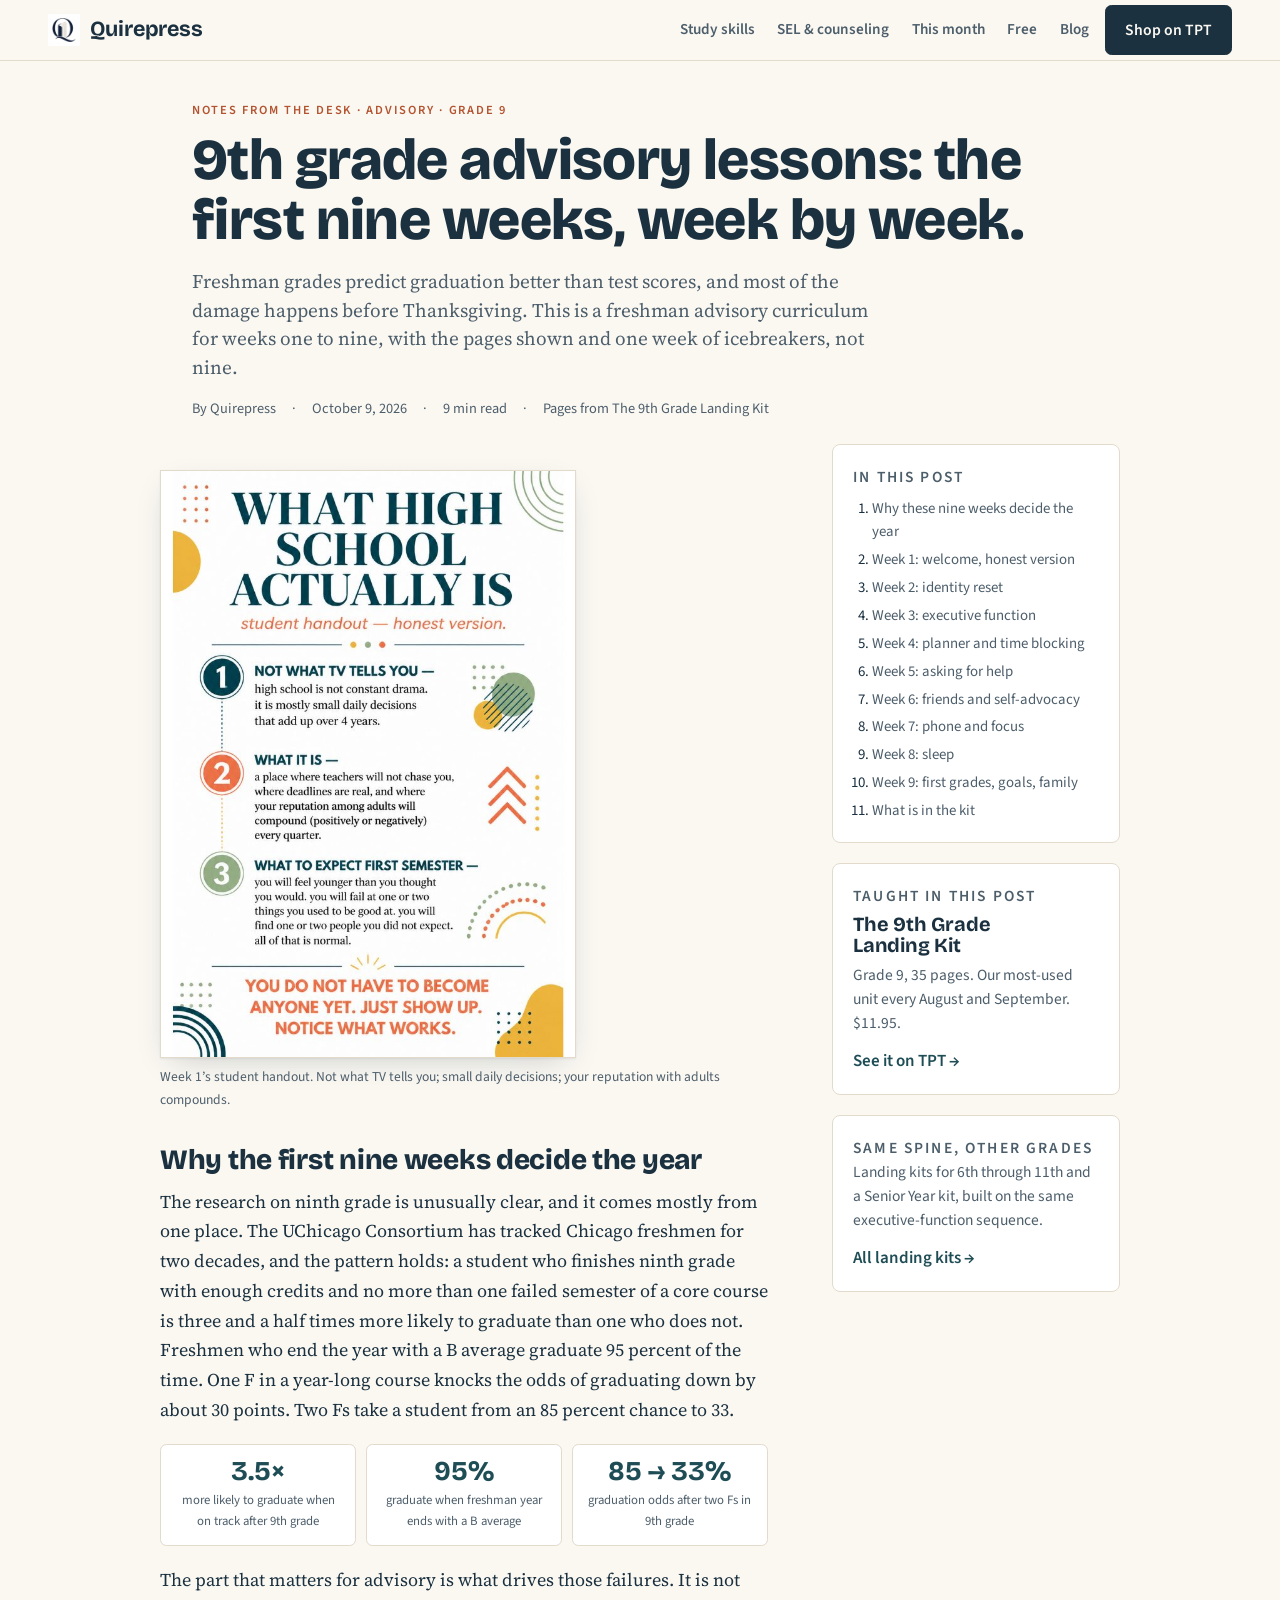
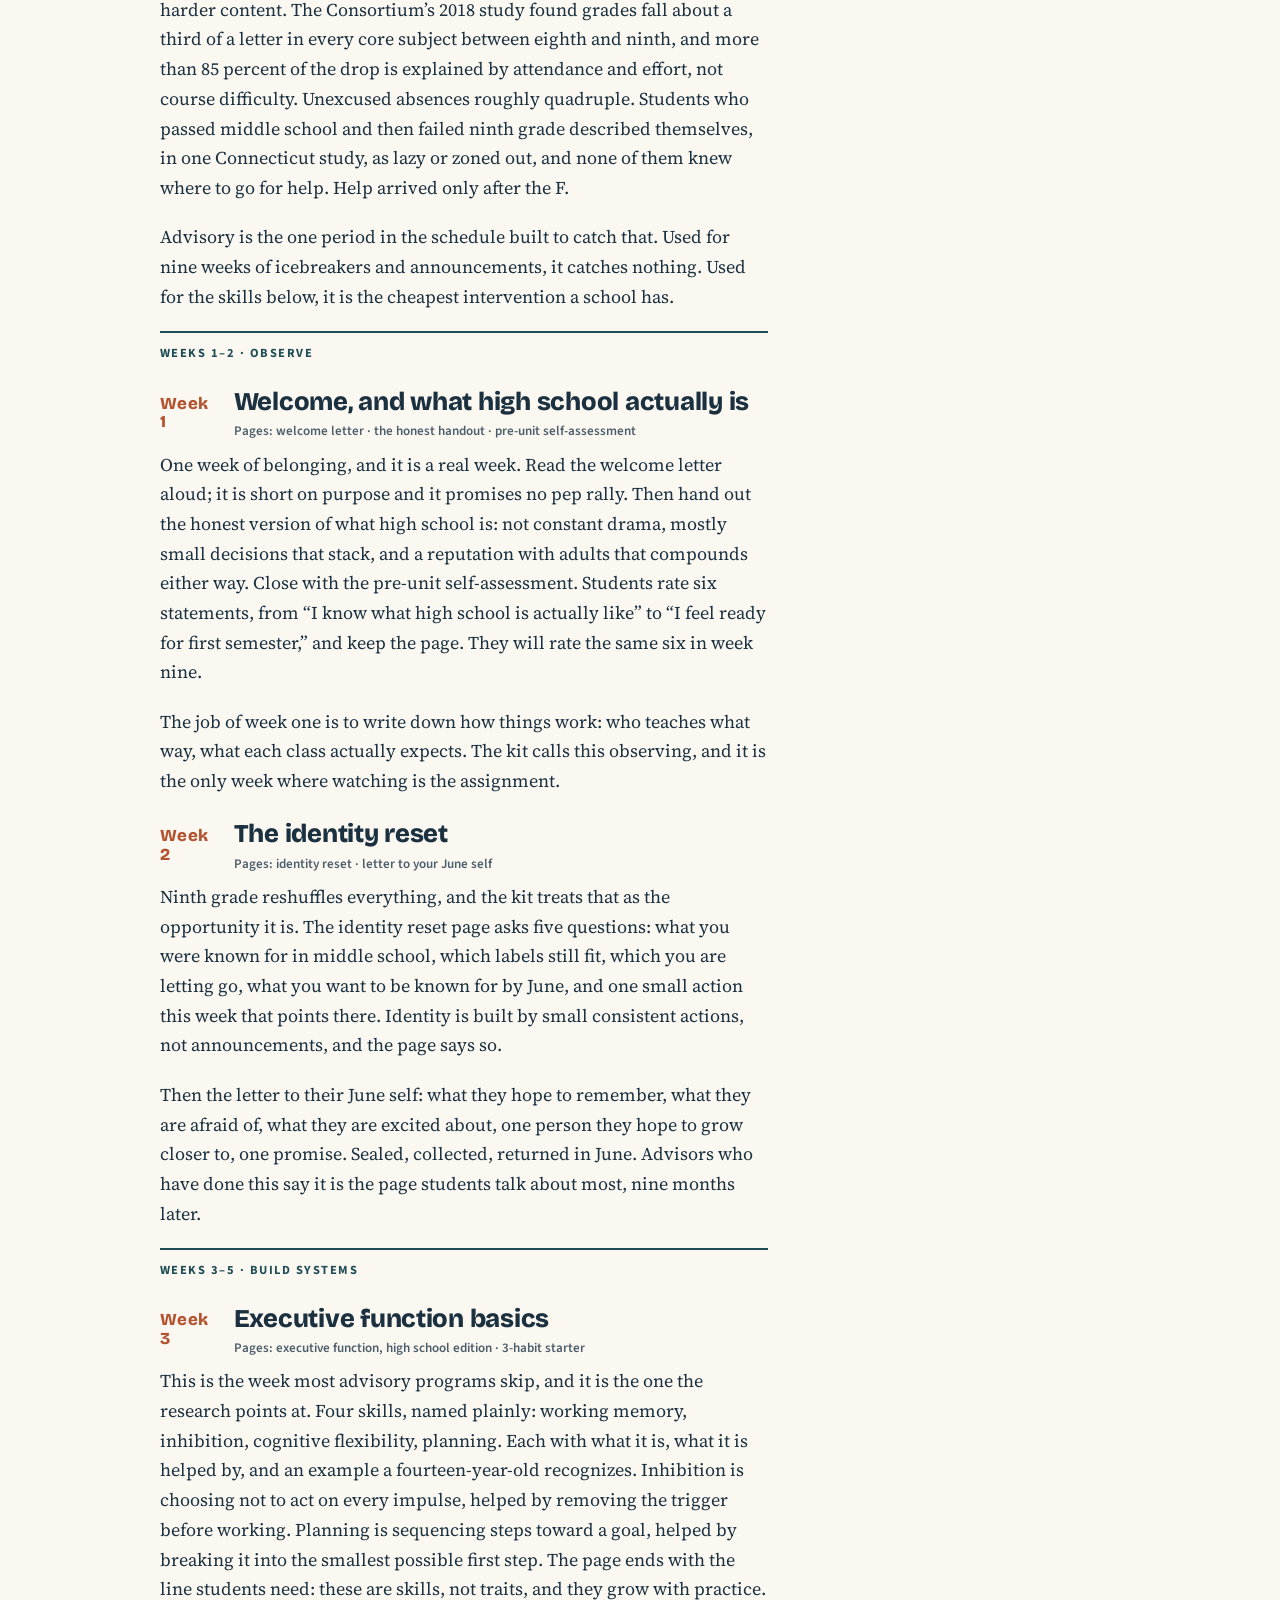
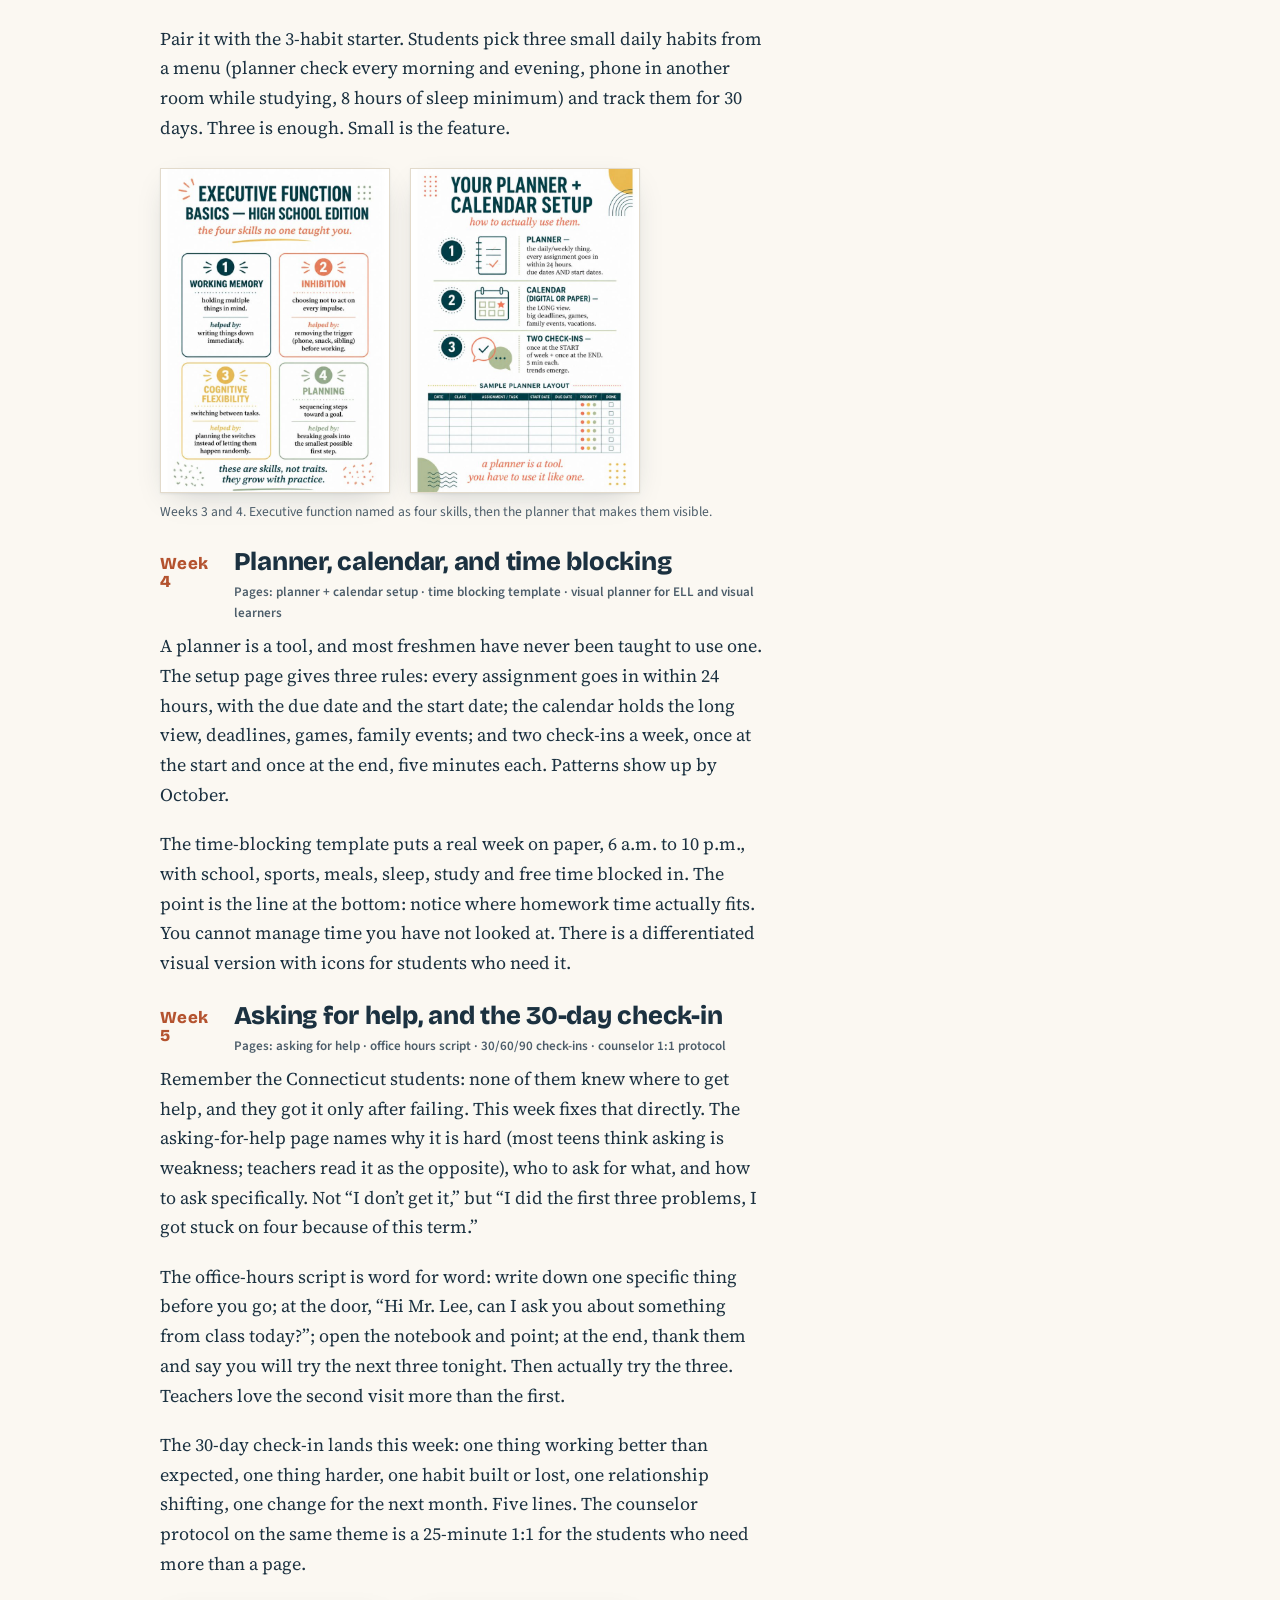
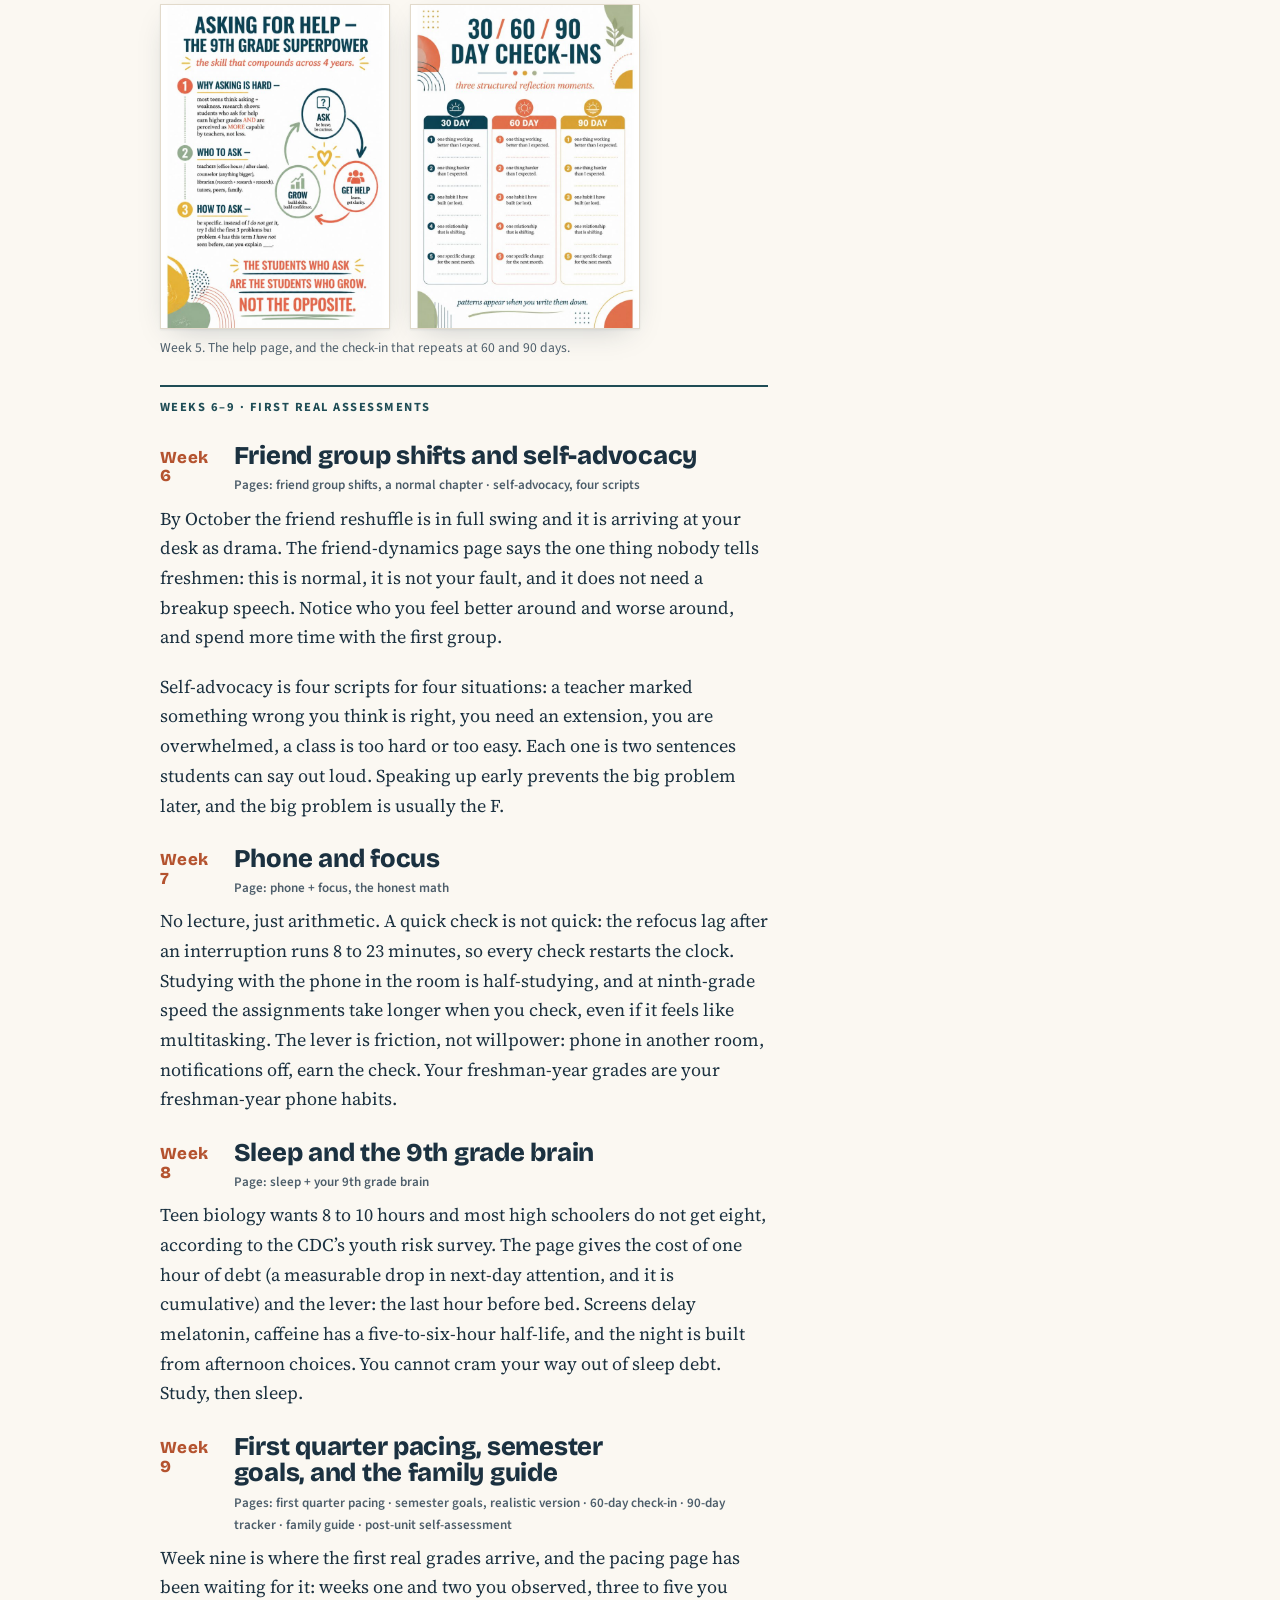
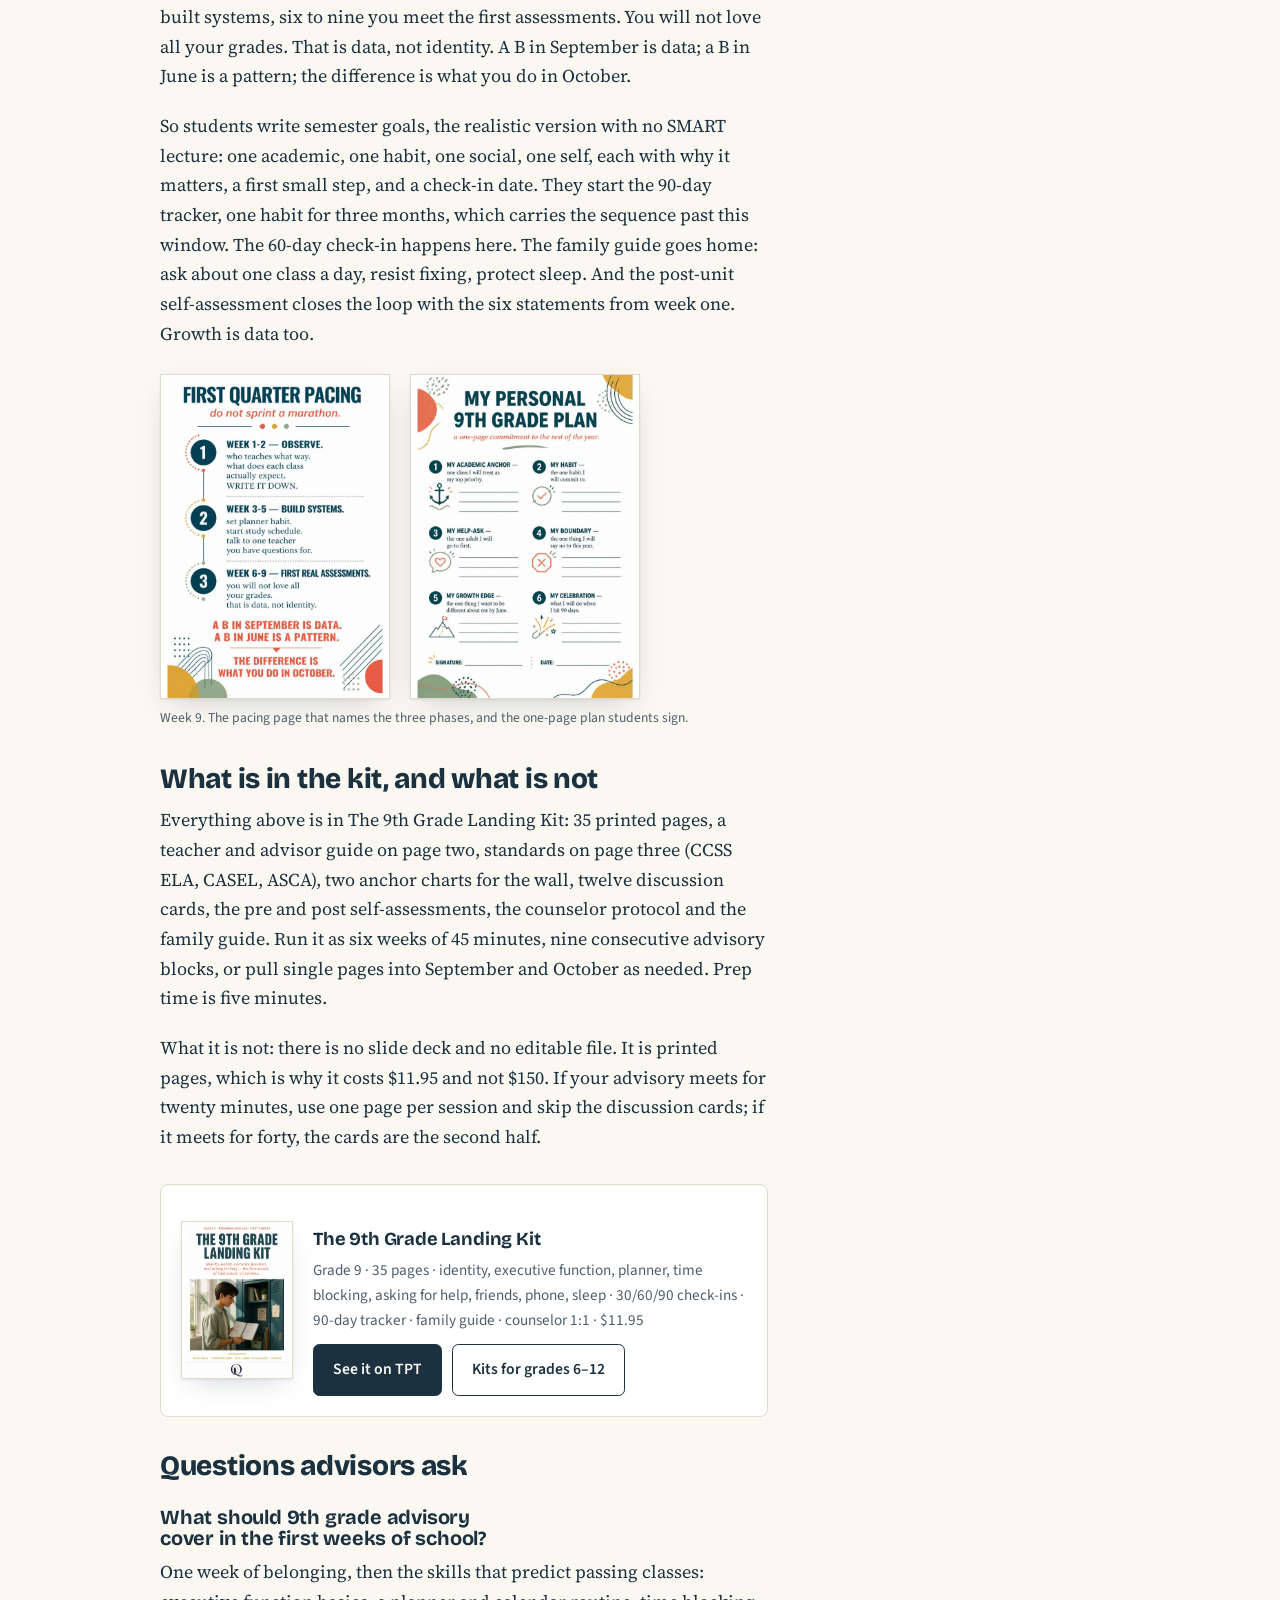
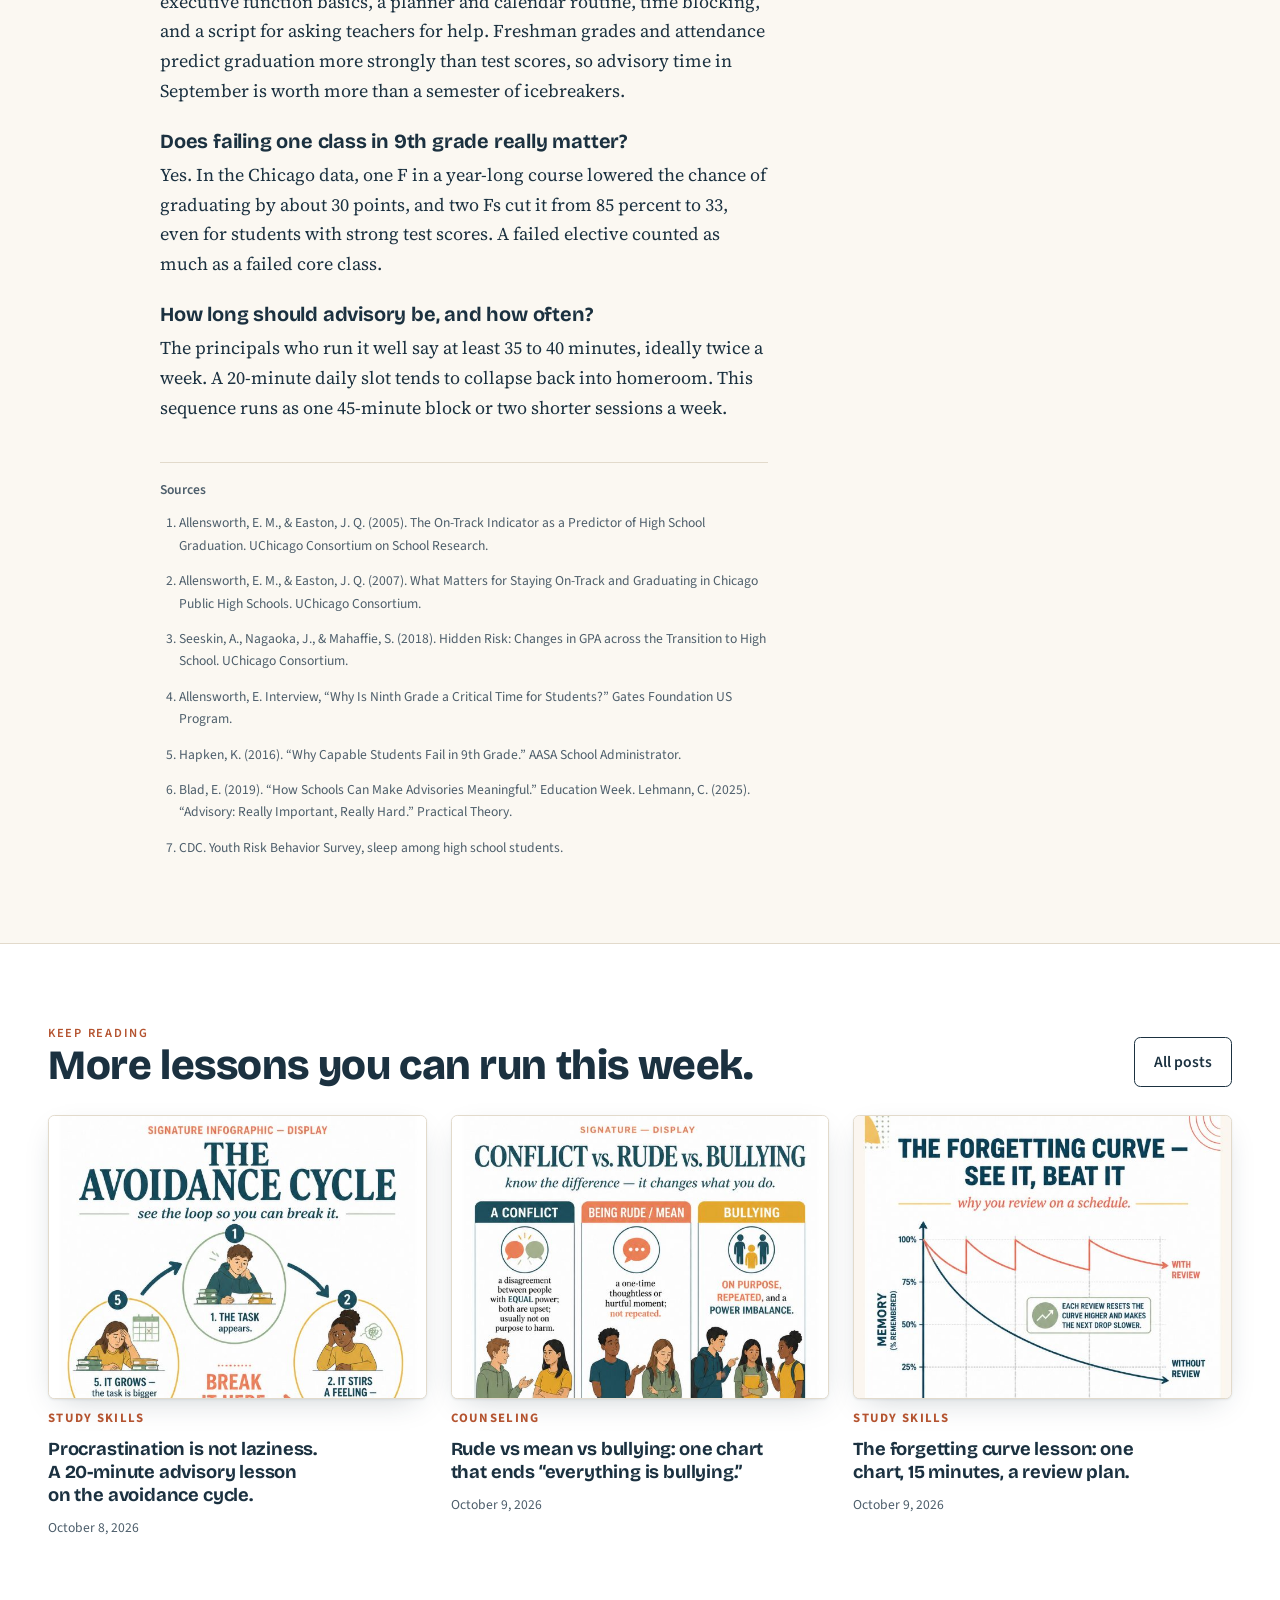
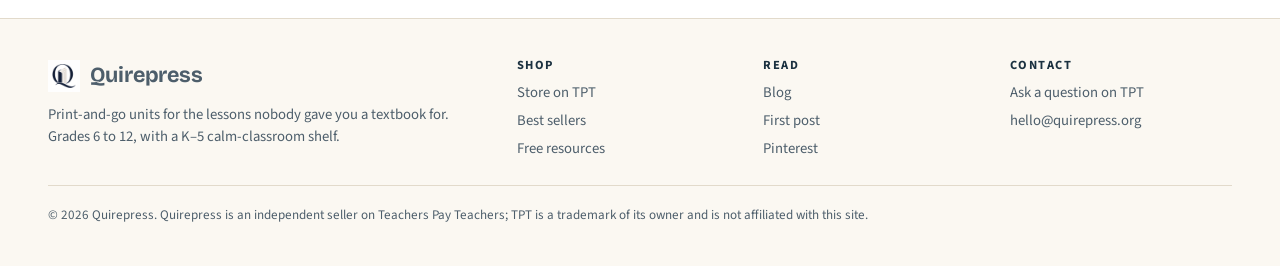
==== 9th-grade-advisory-first-nine-weeks.html @ 80b0ec68 "Three posts: bullying chart lesson, 9th grade advisory weeks 1-9, forgetting curve lesson Co-Authore" ====
<!doctype html>
<html lang="en">
<head>
<meta charset="utf-8">
<meta name="viewport" content="width=device-width,initial-scale=1,viewport-fit=cover">
<title>9th Grade Advisory Lessons: The First Nine Weeks, Week by Week · Quirepress</title>
<meta name="description" content="Week-by-week 9th grade advisory lessons for the first nine weeks: identity, executive function, planners, asking for help, sleep, and 30/60/90 check-ins.">
<link rel="canonical" href="https://quirepress.org/9th-grade-advisory-first-nine-weeks.html">
<meta property="og:title" content="9th Grade Advisory Lessons: The First Nine Weeks, Week by Week">
<meta property="og:description" content="A freshman advisory curriculum for weeks 1 to 9, with the printable pages shown and the research on why these weeks decide the year.">
<meta property="og:image" content="https://quirepress.org/img/ninth-5.jpg">
<meta property="og:type" content="article">
<link rel="icon" href="img/q-mark.png">
<link rel="stylesheet" href="https://fonts.googleapis.com/css2?family=Bricolage+Grotesque:opsz,wght@12..96,500;12..96,700;12..96,800&family=Source+Serif+4:ital,opsz,wght@0,8..60,400;0,8..60,600;1,8..60,400&family=Source+Sans+3:wght@400;600;700&display=swap">
<link rel="stylesheet" href="style.css">
<style>
.article{display:grid;gap:2.5rem}
@media (min-width:64rem){.article{grid-template-columns:minmax(0,38rem) 18rem;gap:4rem;justify-content:center}}
.aside{display:grid;gap:1.25rem;align-content:start}
@media (min-width:64rem){.aside{position:sticky;top:calc(4.5rem + env(safe-area-inset-top,0px))}}
.toc{font-family:var(--sans);font-size:.93rem}
.toc ol{padding-left:1.2rem;margin:.5rem 0 0;display:grid;gap:.3rem}
.toc a{text-decoration:none;color:var(--ink-2)}
.toc a:hover{color:var(--ink)}
.byline{display:flex;flex-wrap:wrap;gap:.4rem 1rem;font-size:.9rem;color:var(--ink-2);margin-top:1rem}
.week{display:grid;grid-template-columns:3.6rem 1fr;gap:1rem;align-items:start;margin:1.6rem 0 .4rem}
.week b{font-family:var(--display);font-weight:800;font-size:1.05rem;line-height:1.1;color:var(--coral-ink);letter-spacing:.02em;padding-top:.35rem}
.week h2{margin:0;font-size:1.6rem}
.week small{display:block;font-family:var(--sans);font-size:.82rem;color:var(--ink-2);margin-top:.35rem;font-weight:600}
.phase{font-family:var(--sans);font-size:.78rem;font-weight:700;letter-spacing:.12em;text-transform:uppercase;color:var(--teal);border-top:2px solid var(--teal);padding-top:.6rem;margin-top:2.6rem}
.credit{font-family:var(--sans);font-size:.85rem;color:var(--ink-2);border-top:1px solid var(--rule);padding-top:1rem;margin-top:2.5rem}
.credit ol{padding-left:1.2rem;margin:.4rem 0 0;display:grid;gap:.3rem}
.stat{font-family:var(--sans);display:grid;grid-template-columns:repeat(3,1fr);gap:.6rem;margin:1.2rem 0}
.stat div{background:var(--card);border:1px solid var(--rule);border-radius:.4rem;padding:.8rem;text-align:center}
.stat b{display:block;font-family:var(--display);font-size:1.7rem;font-variant-numeric:tabular-nums;line-height:1;color:var(--teal)}
.stat span{display:block;font-size:.8rem;color:var(--ink-2);margin-top:.3rem}
@media (max-width:30rem){.stat{grid-template-columns:1fr}}
</style>
<script type="application/ld+json">
{"@context":"https://schema.org","@graph":[
{"@type":"Article","headline":"9th Grade Advisory Lessons: The First Nine Weeks, Week by Week","datePublished":"2026-10-09","dateModified":"2026-10-09","author":{"@type":"Organization","name":"Quirepress","url":"https://quirepress.org/"},"publisher":{"@type":"Organization","name":"Quirepress","url":"https://quirepress.org/"},"image":"https://quirepress.org/img/ninth-5.jpg","mainEntityOfPage":"https://quirepress.org/9th-grade-advisory-first-nine-weeks.html","description":"Week-by-week 9th grade advisory lessons for the first nine weeks: identity, executive function, planners, asking for help, sleep, and 30/60/90 check-ins."},
{"@type":"FAQPage","mainEntity":[
{"@type":"Question","name":"What should 9th grade advisory cover in the first weeks of school?","acceptedAnswer":{"@type":"Answer","text":"One week of belonging, then the skills that predict passing classes: executive function basics, a planner and calendar routine, time blocking, and a script for asking teachers for help. Freshman grades and attendance predict graduation more strongly than test scores, so advisory time in September is worth more than a semester of icebreakers."}},
{"@type":"Question","name":"Does failing one class in 9th grade really matter?","acceptedAnswer":{"@type":"Answer","text":"Yes. In Chicago data, one F in a year-long 9th grade course lowered the chance of graduating by about 30 percentage points, and two Fs cut it from 85 percent to 33 percent, even for students with strong test scores. A failed non-core class counted as much as a core one."}},
{"@type":"Question","name":"How long should advisory be for freshmen, and how often?","acceptedAnswer":{"@type":"Answer","text":"Practitioners who run it well recommend at least 35 to 40 minutes, ideally twice a week; a 20-minute daily slot tends to collapse into homeroom. The lessons in this sequence run as one 45-minute block or two shorter sessions per week."}}]}]}
</script>
</head>
<body>
<header class="nav">
  <div class="wrap">
    <a class="brand" href="index.html"><img src="img/q-mark.png" alt="">Quirepress</a>
    <nav class="nav-links" aria-label="Main">
      <a href="index.html#study">Study skills</a>
      <a href="index.html#sel">SEL &amp; counseling</a>
      <a href="index.html#season">This month</a>
      <a href="index.html#free">Free</a>
      <a href="blog.html">Blog</a>
    </nav>
    <a class="btn" href="https://www.teacherspayteachers.com/store/quirepress">Shop on TPT</a>
  </div>
</header>

<main>
<section class="section" style="padding-top:2.5rem;padding-bottom:1.5rem">
  <div class="wrap" style="max-width:60rem">
    <p class="eyebrow"><a href="blog.html" style="text-decoration:none">Notes from the desk</a> · Advisory · Grade 9</p>
    <h1 style="margin-top:.6rem;font-size:clamp(2rem,4.8vw,3.6rem)">9th grade advisory lessons: the first nine weeks, week by week.</h1>
    <p class="lede" style="margin-top:1rem;max-width:44rem">Freshman grades predict graduation better than test scores, and most of the damage happens before Thanksgiving. This is a freshman advisory curriculum for weeks one to nine, with the pages shown and one week of icebreakers, not nine.</p>
    <p class="byline"><span>By Quirepress</span><span>·</span><time datetime="2026-10-09">October 9, 2026</time><span>·</span><span>9 min read</span><span>·</span><span>Pages from The 9th Grade Landing Kit</span></p>
  </div>
</section>

<section class="section" style="padding-top:0">
  <div class="wrap article">
    <article class="prose">
      <figure>
        <div class="page" style="max-width:26rem"><img src="img/ninth-5.jpg" alt="9th grade advisory lesson handout: What high school actually is, the honest version, with three numbered points for students"></div>
        <figcaption>Week 1’s student handout. Not what TV tells you; small daily decisions; your reputation with adults compounds.</figcaption>
      </figure>

      <h2 id="why">Why the first nine weeks decide the year</h2>
      <p>The research on ninth grade is unusually clear, and it comes mostly from one place. The UChicago Consortium has tracked Chicago freshmen for two decades, and the pattern holds: a student who finishes ninth grade with enough credits and no more than one failed semester of a core course is three and a half times more likely to graduate than one who does not. Freshmen who end the year with a B average graduate 95 percent of the time. One F in a year-long course knocks the odds of graduating down by about 30 points. Two Fs take a student from an 85 percent chance to 33.</p>
      <div class="stat">
        <div><b>3.5×</b><span>more likely to graduate when on track after 9th grade</span></div>
        <div><b>95%</b><span>graduate when freshman year ends with a B average</span></div>
        <div><b>85 → 33%</b><span>graduation odds after two Fs in 9th grade</span></div>
      </div>
      <p>The part that matters for advisory is what drives those failures. It is not harder content. The Consortium’s 2018 study found grades fall about a third of a letter in every core subject between eighth and ninth, and more than 85 percent of the drop is explained by attendance and effort, not course difficulty. Unexcused absences roughly quadruple. Students who passed middle school and then failed ninth grade described themselves, in one Connecticut study, as lazy or zoned out, and none of them knew where to go for help. Help arrived only after the F.</p>
      <p>Advisory is the one period in the schedule built to catch that. Used for nine weeks of icebreakers and announcements, it catches nothing. Used for the skills below, it is the cheapest intervention a school has.</p>

      <p class="phase">Weeks 1–2 · Observe</p>
      <div class="week"><b>Week 1</b><div><h2 id="w1">Welcome, and what high school actually is</h2><small>Pages: welcome letter · the honest handout · pre-unit self-assessment</small></div></div>
      <p>One week of belonging, and it is a real week. Read the welcome letter aloud; it is short on purpose and it promises no pep rally. Then hand out the honest version of what high school is: not constant drama, mostly small decisions that stack, and a reputation with adults that compounds either way. Close with the pre-unit self-assessment. Students rate six statements, from “I know what high school is actually like” to “I feel ready for first semester,” and keep the page. They will rate the same six in week nine.</p>
      <p>The job of week one is to write down how things work: who teaches what way, what each class actually expects. The kit calls this observing, and it is the only week where watching is the assignment.</p>

      <div class="week"><b>Week 2</b><div><h2 id="w2">The identity reset</h2><small>Pages: identity reset · letter to your June self</small></div></div>
      <p>Ninth grade reshuffles everything, and the kit treats that as the opportunity it is. The identity reset page asks five questions: what you were known for in middle school, which labels still fit, which you are letting go, what you want to be known for by June, and one small action this week that points there. Identity is built by small consistent actions, not announcements, and the page says so.</p>
      <p>Then the letter to their June self: what they hope to remember, what they are afraid of, what they are excited about, one person they hope to grow closer to, one promise. Sealed, collected, returned in June. Advisors who have done this say it is the page students talk about most, nine months later.</p>

      <p class="phase">Weeks 3–5 · Build systems</p>
      <div class="week"><b>Week 3</b><div><h2 id="w3">Executive function basics</h2><small>Pages: executive function, high school edition · 3-habit starter</small></div></div>
      <p>This is the week most advisory programs skip, and it is the one the research points at. Four skills, named plainly: working memory, inhibition, cognitive flexibility, planning. Each with what it is, what it is helped by, and an example a fourteen-year-old recognizes. Inhibition is choosing not to act on every impulse, helped by removing the trigger before working. Planning is sequencing steps toward a goal, helped by breaking it into the smallest possible first step. The page ends with the line students need: these are skills, not traits, and they grow with practice.</p>
      <p>Pair it with the 3-habit starter. Students pick three small daily habits from a menu (planner check every morning and evening, phone in another room while studying, 8 hours of sleep minimum) and track them for 30 days. Three is enough. Small is the feature.</p>
      <figure>
        <div class="gallery" style="grid-template-columns:repeat(2,1fr);max-width:30rem">
          <div class="page"><img src="img/ninth-7.jpg" alt="Executive function basics for high school: working memory, inhibition, cognitive flexibility, planning"></div>
          <div class="page"><img src="img/ninth-8.jpg" alt="Planner and calendar setup page with a sample planner layout"></div>
        </div>
        <figcaption>Weeks 3 and 4. Executive function named as four skills, then the planner that makes them visible.</figcaption>
      </figure>

      <div class="week"><b>Week 4</b><div><h2 id="w4">Planner, calendar, and time blocking</h2><small>Pages: planner + calendar setup · time blocking template · visual planner for ELL and visual learners</small></div></div>
      <p>A planner is a tool, and most freshmen have never been taught to use one. The setup page gives three rules: every assignment goes in within 24 hours, with the due date and the start date; the calendar holds the long view, deadlines, games, family events; and two check-ins a week, once at the start and once at the end, five minutes each. Patterns show up by October.</p>
      <p>The time-blocking template puts a real week on paper, 6 a.m. to 10 p.m., with school, sports, meals, sleep, study and free time blocked in. The point is the line at the bottom: notice where homework time actually fits. You cannot manage time you have not looked at. There is a differentiated visual version with icons for students who need it.</p>

      <div class="week"><b>Week 5</b><div><h2 id="w5">Asking for help, and the 30-day check-in</h2><small>Pages: asking for help · office hours script · 30/60/90 check-ins · counselor 1:1 protocol</small></div></div>
      <p>Remember the Connecticut students: none of them knew where to get help, and they got it only after failing. This week fixes that directly. The asking-for-help page names why it is hard (most teens think asking is weakness; teachers read it as the opposite), who to ask for what, and how to ask specifically. Not “I don’t get it,” but “I did the first three problems, I got stuck on four because of this term.”</p>
      <p>The office-hours script is word for word: write down one specific thing before you go; at the door, “Hi Mr. Lee, can I ask you about something from class today?”; open the notebook and point; at the end, thank them and say you will try the next three tonight. Then actually try the three. Teachers love the second visit more than the first.</p>
      <p>The 30-day check-in lands this week: one thing working better than expected, one thing harder, one habit built or lost, one relationship shifting, one change for the next month. Five lines. The counselor protocol on the same theme is a 25-minute 1:1 for the students who need more than a page.</p>
      <figure>
        <div class="gallery" style="grid-template-columns:repeat(2,1fr);max-width:30rem">
          <div class="page"><img src="img/ninth-10.jpg" alt="Asking for help, the 9th grade superpower: why asking is hard, who to ask, how to ask"></div>
          <div class="page"><img src="img/ninth-19.jpg" alt="30, 60 and 90 day check-in page with five reflection prompts per column"></div>
        </div>
        <figcaption>Week 5. The help page, and the check-in that repeats at 60 and 90 days.</figcaption>
      </figure>

      <p class="phase">Weeks 6–9 · First real assessments</p>
      <div class="week"><b>Week 6</b><div><h2 id="w6">Friend group shifts and self-advocacy</h2><small>Pages: friend group shifts, a normal chapter · self-advocacy, four scripts</small></div></div>
      <p>By October the friend reshuffle is in full swing and it is arriving at your desk as drama. The friend-dynamics page says the one thing nobody tells freshmen: this is normal, it is not your fault, and it does not need a breakup speech. Notice who you feel better around and worse around, and spend more time with the first group.</p>
      <p>Self-advocacy is four scripts for four situations: a teacher marked something wrong you think is right, you need an extension, you are overwhelmed, a class is too hard or too easy. Each one is two sentences students can say out loud. Speaking up early prevents the big problem later, and the big problem is usually the F.</p>

      <div class="week"><b>Week 7</b><div><h2 id="w7">Phone and focus</h2><small>Page: phone + focus, the honest math</small></div></div>
      <p>No lecture, just arithmetic. A quick check is not quick: the refocus lag after an interruption runs 8 to 23 minutes, so every check restarts the clock. Studying with the phone in the room is half-studying, and at ninth-grade speed the assignments take longer when you check, even if it feels like multitasking. The lever is friction, not willpower: phone in another room, notifications off, earn the check. Your freshman-year grades are your freshman-year phone habits.</p>

      <div class="week"><b>Week 8</b><div><h2 id="w8">Sleep and the 9th grade brain</h2><small>Page: sleep + your 9th grade brain</small></div></div>
      <p>Teen biology wants 8 to 10 hours and most high schoolers do not get eight, according to the CDC’s youth risk survey. The page gives the cost of one hour of debt (a measurable drop in next-day attention, and it is cumulative) and the lever: the last hour before bed. Screens delay melatonin, caffeine has a five-to-six-hour half-life, and the night is built from afternoon choices. You cannot cram your way out of sleep debt. Study, then sleep.</p>

      <div class="week"><b>Week 9</b><div><h2 id="w9">First quarter pacing, semester goals, and the family guide</h2><small>Pages: first quarter pacing · semester goals, realistic version · 60-day check-in · 90-day tracker · family guide · post-unit self-assessment</small></div></div>
      <p>Week nine is where the first real grades arrive, and the pacing page has been waiting for it: weeks one and two you observed, three to five you built systems, six to nine you meet the first assessments. You will not love all your grades. That is data, not identity. A B in September is data; a B in June is a pattern; the difference is what you do in October.</p>
      <p>So students write semester goals, the realistic version with no SMART lecture: one academic, one habit, one social, one self, each with why it matters, a first small step, and a check-in date. They start the 90-day tracker, one habit for three months, which carries the sequence past this window. The 60-day check-in happens here. The family guide goes home: ask about one class a day, resist fixing, protect sleep. And the post-unit self-assessment closes the loop with the six statements from week one. Growth is data too.</p>
      <figure>
        <div class="gallery" style="grid-template-columns:repeat(2,1fr);max-width:30rem">
          <div class="page"><img src="img/ninth-14.jpg" alt="First quarter pacing: weeks 1 to 2 observe, weeks 3 to 5 build systems, weeks 6 to 9 first real assessments"></div>
          <div class="page"><img src="img/ninth-28.jpg" alt="My personal 9th grade plan: a one-page commitment with six prompts and a signature line"></div>
        </div>
        <figcaption>Week 9. The pacing page that names the three phases, and the one-page plan students sign.</figcaption>
      </figure>

      <h2 id="kit">What is in the kit, and what is not</h2>
      <p>Everything above is in The 9th Grade Landing Kit: 35 printed pages, a teacher and advisor guide on page two, standards on page three (CCSS ELA, CASEL, ASCA), two anchor charts for the wall, twelve discussion cards, the pre and post self-assessments, the counselor protocol and the family guide. Run it as six weeks of 45 minutes, nine consecutive advisory blocks, or pull single pages into September and October as needed. Prep time is five minutes.</p>
      <p>What it is not: there is no slide deck and no editable file. It is printed pages, which is why it costs $11.95 and not $150. If your advisory meets for twenty minutes, use one page per session and skip the discussion cards; if it meets for forty, the cards are the second half.</p>

      <div class="product-inline">
        <div class="page"><img src="img/ninth-1.jpg" alt="Cover: The 9th Grade Landing Kit, freshman seminar, first 9 weeks"></div>
        <div>
          <h3>The 9th Grade Landing Kit</h3>
          <p>Grade 9 · 35 pages · identity, executive function, planner, time blocking, asking for help, friends, phone, sleep · 30/60/90 check-ins · 90-day tracker · family guide · counselor 1:1 · $11.95</p>
          <div style="display:flex;flex-wrap:wrap;gap:.6rem"><a class="btn" href="https://www.teacherspayteachers.com/Product/9th-Grade-Landing-Kit-Freshman-Seminar-Identity-Habits-EF-First-9-Weeks-16453225">See it on TPT</a><a class="btn btn-ghost" href="https://www.teacherspayteachers.com/store/quirepress/category-back-to-school-amp-landing-kits-1635821">Kits for grades 6–12</a></div>
        </div>
      </div>

      <h2 id="faq">Questions advisors ask</h2>
      <h3>What should 9th grade advisory cover in the first weeks of school?</h3>
      <p>One week of belonging, then the skills that predict passing classes: executive function basics, a planner and calendar routine, time blocking, and a script for asking teachers for help. Freshman grades and attendance predict graduation more strongly than test scores, so advisory time in September is worth more than a semester of icebreakers.</p>
      <h3>Does failing one class in 9th grade really matter?</h3>
      <p>Yes. In the Chicago data, one F in a year-long course lowered the chance of graduating by about 30 points, and two Fs cut it from 85 percent to 33, even for students with strong test scores. A failed elective counted as much as a failed core class.</p>
      <h3>How long should advisory be, and how often?</h3>
      <p>The principals who run it well say at least 35 to 40 minutes, ideally twice a week. A 20-minute daily slot tends to collapse back into homeroom. This sequence runs as one 45-minute block or two shorter sessions a week.</p>

      <div class="credit">
        <strong>Sources</strong>
        <ol>
          <li>Allensworth, E. M., &amp; Easton, J. Q. (2005). The On-Track Indicator as a Predictor of High School Graduation. UChicago Consortium on School Research.</li>
          <li>Allensworth, E. M., &amp; Easton, J. Q. (2007). What Matters for Staying On-Track and Graduating in Chicago Public High Schools. UChicago Consortium.</li>
          <li>Seeskin, A., Nagaoka, J., &amp; Mahaffie, S. (2018). Hidden Risk: Changes in GPA across the Transition to High School. UChicago Consortium.</li>
          <li>Allensworth, E. Interview, “Why Is Ninth Grade a Critical Time for Students?” Gates Foundation US Program.</li>
          <li>Hapken, K. (2016). “Why Capable Students Fail in 9th Grade.” AASA School Administrator.</li>
          <li>Blad, E. (2019). “How Schools Can Make Advisories Meaningful.” Education Week. Lehmann, C. (2025). “Advisory: Really Important, Really Hard.” Practical Theory.</li>
          <li>CDC. Youth Risk Behavior Survey, sleep among high school students.</li>
        </ol>
      </div>
    </article>

    <aside class="aside">
      <div class="toc card">
        <p class="eyebrow">In this post</p>
        <ol>
          <li><a href="#why">Why these nine weeks decide the year</a></li>
          <li><a href="#w1">Week 1: welcome, honest version</a></li>
          <li><a href="#w2">Week 2: identity reset</a></li>
          <li><a href="#w3">Week 3: executive function</a></li>
          <li><a href="#w4">Week 4: planner and time blocking</a></li>
          <li><a href="#w5">Week 5: asking for help</a></li>
          <li><a href="#w6">Week 6: friends and self-advocacy</a></li>
          <li><a href="#w7">Week 7: phone and focus</a></li>
          <li><a href="#w8">Week 8: sleep</a></li>
          <li><a href="#w9">Week 9: first grades, goals, family</a></li>
          <li><a href="#kit">What is in the kit</a></li>
        </ol>
      </div>
      <div class="card">
        <p class="eyebrow">Taught in this post</p>
        <h3 style="margin-top:.4rem">The 9th Grade Landing Kit</h3>
        <p>Grade 9, 35 pages. Our most-used unit every August and September. $11.95.</p>
        <a class="more" href="https://www.teacherspayteachers.com/Product/9th-Grade-Landing-Kit-Freshman-Seminar-Identity-Habits-EF-First-9-Weeks-16453225">See it on TPT →</a>
      </div>
      <div class="card">
        <p class="eyebrow">Same spine, other grades</p>
        <p>Landing kits for 6th through 11th and a Senior Year kit, built on the same executive-function sequence.</p>
        <a class="more" href="https://www.teacherspayteachers.com/store/quirepress/category-back-to-school-amp-landing-kits-1635821">All landing kits →</a>
      </div>
    </aside>
  </div>
</section>

<section class="section" style="background:var(--card);border-top:1px solid var(--rule)">
  <div class="wrap">
    <div class="section-head"><div><p class="eyebrow">Keep reading</p><h2>More lessons you can run this week.</h2></div><a class="btn btn-ghost" href="blog.html">All posts</a></div>
    <div class="posts">
      <a class="post" href="post.html"><div class="thumb"><img src="img/avoid-6.jpg" alt="The avoidance cycle infographic"></div><span class="kicker">Study skills</span><h3>Procrastination is not laziness. A 20-minute advisory lesson on the avoidance cycle.</h3><time datetime="2026-10-08">October 8, 2026</time></a>
      <a class="post" href="rude-vs-mean-vs-bullying-chart-lesson.html"><div class="thumb"><img src="img/bully-7.jpg" alt="Conflict versus rude versus bullying chart"></div><span class="kicker">Counseling</span><h3>Rude vs mean vs bullying: one chart that ends “everything is bullying.”</h3><time datetime="2026-10-09">October 9, 2026</time></a>
      <a class="post" href="forgetting-curve-lesson-spaced-review.html"><div class="thumb"><img src="img/study-5.jpg" alt="The forgetting curve"></div><span class="kicker">Study skills</span><h3>The forgetting curve lesson: one chart, 15 minutes, a review plan.</h3><time datetime="2026-10-09">October 9, 2026</time></a>
    </div>
  </div>
</section>
</main>

<footer>
  <div class="wrap">
    <div>
      <a class="brand" href="index.html"><img src="img/q-mark.png" alt="">Quirepress</a>
      <p style="margin-top:.7rem;max-width:30rem">Print-and-go units for the lessons nobody gave you a textbook for. Grades 6 to 12, with a K–5 calm-classroom shelf.</p>
    </div>
    <div><h4>Shop</h4><ul><li><a href="https://www.teacherspayteachers.com/store/quirepress">Store on TPT</a></li><li><a href="index.html#study">Best sellers</a></li><li><a href="index.html#free">Free resources</a></li></ul></div>
    <div><h4>Read</h4><ul><li><a href="blog.html">Blog</a></li><li><a href="post.html">First post</a></li><li><a href="https://www.pinterest.com/quirepress/">Pinterest</a></li></ul></div>
    <div><h4>Contact</h4><ul><li><a href="https://www.teacherspayteachers.com/store/quirepress">Ask a question on TPT</a></li><li><span>hello@quirepress.org</span></li></ul></div>
    <p class="legal">© 2026 Quirepress. Quirepress is an independent seller on Teachers Pay Teachers; TPT is a trademark of its owner and is not affiliated with this site.</p>
  </div>
</footer>
</body>
</html>
---- style.css ----
/* Layout: a teacher's desk. Real pages do the selling; prose stays ~38rem wide, shelves and galleries go wide on desktop. */
:root{
  --paper:#fbf8f2; --card:#ffffff; --ink:#1b3140; --ink-2:#4d5e6b; --rule:#e2dacb;
  --teal:#1f4d56; --coral:#e07b5a; --coral-ink:#b4532f; --coral-soft:#fbe9e1;
  --mustard:#d9b04a; --mustard-soft:#f7ecc9; --sage:#8fa58b; --sage-soft:#e7ede0;
  --shadow:0 1px 2px rgba(27,49,64,.08),0 10px 30px -12px rgba(27,49,64,.25);
  --display:"Bricolage Grotesque","Arial Narrow",Arial,sans-serif;
  --serif:"Source Serif 4",Georgia,"Times New Roman",serif;
  --sans:"Source Sans 3","Segoe UI",Helvetica,Arial,sans-serif;
}
@media (prefers-color-scheme: dark){
  :root:not([data-theme="light"]){
    --paper:#15212a; --card:#1c2b36; --ink:#eef0ea; --ink-2:#b5c0c7; --rule:#2d3d49;
    --teal:#9ecfd7; --coral:#e07b5a; --coral-ink:#f0a085; --coral-soft:#3a271f;
    --mustard:#d9b04a; --mustard-soft:#3b3418; --sage:#9fb79b; --sage-soft:#243127;
    --shadow:0 1px 2px rgba(0,0,0,.4),0 10px 30px -12px rgba(0,0,0,.6);
    color-scheme:dark;
  }
}
:root[data-theme="dark"]{
  --paper:#15212a; --card:#1c2b36; --ink:#eef0ea; --ink-2:#b5c0c7; --rule:#2d3d49;
  --teal:#9ecfd7; --coral:#e07b5a; --coral-ink:#f0a085; --coral-soft:#3a271f;
  --mustard:#d9b04a; --mustard-soft:#3b3418; --sage:#9fb79b; --sage-soft:#243127;
  --shadow:0 1px 2px rgba(0,0,0,.4),0 10px 30px -12px rgba(0,0,0,.6);
  color-scheme:dark;
}
*{box-sizing:border-box}
html{-webkit-text-size-adjust:100%}
body{margin:0;background:var(--paper);color:var(--ink);font-family:var(--sans);font-size:1.0625rem;line-height:1.55}
img{max-width:100%;height:auto;display:block}
a{color:inherit}
h1,h2,h3,h4{font-family:var(--display);line-height:1.05;margin:0;text-wrap:balance;letter-spacing:-.01em}
h1{font-size:clamp(2.25rem,5.5vw,4.25rem);font-weight:800}
h2{font-size:clamp(1.7rem,3.4vw,2.6rem);font-weight:800}
h3{font-size:1.25rem;font-weight:700}
p{margin:0}
.wrap{max-width:78rem;margin-inline:auto;padding-inline:1rem}
@media (min-width:40rem){.wrap{padding-inline:1.5rem}}
@media (min-width:64rem){.wrap{padding-inline:2rem}}
.eyebrow{font-family:var(--sans);font-weight:600;font-size:.78rem;letter-spacing:.14em;text-transform:uppercase;color:var(--coral-ink)}
.lede{font-family:var(--serif);font-size:1.2rem;line-height:1.5;color:var(--ink-2);max-width:38rem}
.prose{font-family:var(--serif);font-size:1.125rem;line-height:1.65;max-width:38rem}
.prose p{margin-block:0 1.1em}
.prose h2{font-size:1.75rem;margin-block:2.2rem .7rem}
.prose h3{font-size:1.25rem;margin-block:1.6rem .5rem;font-family:var(--display)}
.prose ul,.prose ol{padding-left:1.3rem;margin-block:0 1.1em}
.prose li{margin-block:.3em}
.prose a{color:var(--teal);text-decoration-thickness:1px;text-underline-offset:3px}
.prose strong{font-weight:600}
.prose a.btn{color:var(--paper);text-decoration:none}
.prose a.btn-ghost{color:var(--ink)}
.prose a.more{text-decoration:none}
.prose figure{margin:1.6rem 0}
.prose figcaption{font-family:var(--sans);font-size:.85rem;color:var(--ink-2);margin-top:.5rem}
.section{padding-block:3.5rem}
@media (min-width:64rem){.section{padding-block:5rem}}
.section-head{display:flex;flex-wrap:wrap;align-items:end;justify-content:space-between;gap:1rem 2rem;margin-bottom:1.75rem}
.section-head .lede{margin-top:.5rem}
.rule{border:0;border-top:1px solid var(--rule);margin:0}

/* nav */
.nav{position:sticky;top:env(safe-area-inset-top,0px);z-index:20;background:var(--paper);border-bottom:1px solid var(--rule)}
.nav .wrap{display:flex;align-items:center;gap:1rem;min-height:3.75rem}
.brand{display:flex;align-items:center;gap:.6rem;text-decoration:none;font-family:var(--display);font-weight:700;font-size:1.35rem;letter-spacing:-.01em}
.brand img{width:2rem;height:2rem}
.nav-links{display:none;gap:1.4rem;margin-left:auto;font-weight:600;font-size:.95rem}
.nav-links a{text-decoration:none;color:var(--ink-2)}
.nav-links a:hover{color:var(--ink)}
.nav .btn{margin-left:auto}
@media (min-width:64rem){.nav-links{display:flex}.nav .btn{margin-left:0}}

/* buttons */
.btn{display:inline-flex;align-items:center;gap:.5rem;background:var(--ink);color:var(--paper);font-family:var(--sans);font-weight:600;font-size:.98rem;padding:.75rem 1.2rem;border-radius:.4rem;text-decoration:none;border:1px solid var(--ink);white-space:nowrap}
.btn:hover{background:var(--teal);border-color:var(--teal)}
:root[data-theme="dark"] .btn,:root:not([data-theme="light"]) .btn{}
.btn-ghost{background:transparent;color:var(--ink);border-color:var(--ink)}
.btn-ghost:hover{background:var(--card);color:var(--ink)}
.btn-coral{background:var(--coral);border-color:var(--coral);color:#1b1410}
.btn-coral:hover{background:#d26a48;border-color:#d26a48;color:#1b1410}
.btn-lg{font-size:1.08rem;padding:.9rem 1.5rem}
.btn:focus-visible,a:focus-visible,button:focus-visible,input:focus-visible{outline:3px solid var(--mustard);outline-offset:2px}

/* real pages */
.page{aspect-ratio:662/936;width:100%;background:var(--card);border:1px solid var(--rule);box-shadow:var(--shadow);overflow:hidden}
.page img{width:100%;height:100%;object-fit:cover}
.fan{position:relative;aspect-ratio:10/9;width:100%;max-width:100%;overflow:hidden;padding-inline:3%}
.fan .page{position:absolute;width:44%}
.fan .p1{left:3%;top:14%;transform:rotate(-6deg)}
.fan .p2{left:28%;top:0;z-index:2}
.fan .p3{left:53%;top:14%;transform:rotate(6deg)}
.strip{display:flex;gap:1rem;overflow-x:auto;scroll-snap-type:x mandatory;padding-block:.5rem .9rem;scrollbar-width:thin}
.strip > *{flex:0 0 13.5rem;scroll-snap-align:start}
.strip figcaption,.gallery figcaption{font-size:.85rem;color:var(--ink-2);margin-top:.5rem}
.strip figure,.gallery figure{margin:0}
.gallery{display:grid;grid-template-columns:repeat(2,1fr);gap:1rem}
@media (min-width:40rem){.gallery{grid-template-columns:repeat(3,1fr)}}
@media (min-width:64rem){.gallery{grid-template-columns:repeat(4,1fr);gap:1.25rem}}

/* tags */
.tag{display:inline-block;font-size:.74rem;font-weight:700;letter-spacing:.08em;text-transform:uppercase;padding:.2rem .5rem;border-radius:.25rem;background:var(--mustard-soft);color:var(--ink)}
.tag-free{background:var(--sage-soft)}
.tag-season{background:var(--coral-soft);color:var(--coral-ink)}
.meta{display:flex;flex-wrap:wrap;gap:.4rem .9rem;font-size:.9rem;color:var(--ink-2)}
.meta b{color:var(--ink);font-weight:600}

/* shelf of products */
.shelf{display:grid;grid-template-columns:repeat(2,1fr);gap:1.25rem 1rem}
@media (min-width:40rem){.shelf{grid-template-columns:repeat(3,1fr)}}
@media (min-width:64rem){.shelf{grid-template-columns:repeat(6,1fr);gap:1.25rem}}
.shelf-3{grid-template-columns:repeat(1,1fr)}
@media (min-width:40rem){.shelf-3{grid-template-columns:repeat(3,1fr)}}
.product{display:flex;flex-direction:column;gap:.6rem;text-decoration:none;color:inherit;min-width:0}
.product .page{transition:transform .2s ease}
.product:hover .page{transform:translateY(-3px)}
.product h3{font-size:1.02rem;line-height:1.25}
.product .price{font-weight:700}
.product .meta{font-size:.84rem}

/* cards */
.card{background:var(--card);border:1px solid var(--rule);border-radius:.5rem;padding:1.25rem;min-width:0}
.cards{display:grid;gap:1rem}
@media (min-width:40rem){.cards-2{grid-template-columns:repeat(2,1fr)}.cards-3{grid-template-columns:repeat(3,1fr)}.cards-4{grid-template-columns:repeat(2,1fr)}}
@media (min-width:64rem){.cards-4{grid-template-columns:repeat(4,1fr)}}
.card h3{margin-bottom:.4rem}
.card p{color:var(--ink-2);font-size:.97rem}
.card a.more{display:inline-block;margin-top:.8rem;font-weight:600;color:var(--teal);text-decoration:none}
.card a.more:hover{text-decoration:underline}
.role{border-top:4px solid var(--coral)}
.role:nth-child(2){border-top-color:var(--mustard)}
.role:nth-child(3){border-top-color:var(--sage)}
.role:nth-child(4){border-top-color:var(--teal)}

/* category list */
.cats{display:grid;gap:.5rem 1.5rem;grid-template-columns:1fr}
@media (min-width:40rem){.cats{grid-template-columns:repeat(2,1fr)}}
@media (min-width:64rem){.cats{grid-template-columns:repeat(3,1fr)}}
.cats a{display:flex;justify-content:space-between;gap:1rem;align-items:baseline;padding:.8rem 0;border-bottom:1px solid var(--rule);text-decoration:none;font-weight:600}
.cats a span{color:var(--ink-2);font-weight:400;font-size:.9rem;white-space:nowrap}
.cats a:hover{color:var(--teal)}

/* feature split */
.split{display:grid;gap:2rem;align-items:center}
@media (min-width:64rem){.split{grid-template-columns:1.05fr 1fr;gap:4rem}}
.split-rev > :first-child{order:2}
@media (min-width:64rem){.split-rev > :first-child{order:0}}
.checks{list-style:none;padding:0;margin:1rem 0 0;display:grid;gap:.45rem;font-size:1rem}
.checks li{padding-left:1.5rem;position:relative}
.checks li::before{content:"";position:absolute;left:0;top:.5em;width:.7rem;height:.7rem;border-radius:50%;background:var(--sage)}

/* opt-in */
.optin{background:var(--ink);color:var(--paper);border-radius:.6rem;padding:2rem 1.25rem}
@media (min-width:64rem){.optin{padding:3rem}}
.optin .eyebrow{color:var(--mustard)}
.optin h2{color:var(--paper)}
.optin p{color:var(--paper);opacity:.85}
.optin form{display:flex;flex-wrap:wrap;gap:.6rem;margin-top:1.25rem}
.optin input{flex:1 1 14rem;min-width:0;font:inherit;font-size:1rem;padding:.8rem 1rem;border-radius:.4rem;border:1px solid transparent;background:var(--paper);color:var(--ink)}
.optin button{font:inherit;font-weight:600;font-size:1rem;padding:.8rem 1.3rem;border-radius:.4rem;border:0;background:var(--mustard);color:#1b1410;cursor:pointer}
.optin button:hover{background:#e7c060}
.optin small{display:block;margin-top:.7rem;font-size:.82rem;opacity:.7}
.optin .done{margin-top:1rem;font-weight:600;color:var(--mustard)}

/* blog cards */
.posts{display:grid;gap:1.5rem}
@media (min-width:40rem){.posts{grid-template-columns:repeat(3,1fr)}}
.post{display:flex;flex-direction:column;gap:.6rem;text-decoration:none;color:inherit;min-width:0}
.post .thumb{aspect-ratio:4/3;overflow:hidden;border-radius:.4rem;border:1px solid var(--rule);background:var(--card);box-shadow:var(--shadow)}
.post .thumb img{width:100%;height:100%;object-fit:cover;object-position:top}
.post h3{font-size:1.15rem;line-height:1.25}
.post .kicker{font-size:.8rem;font-weight:700;letter-spacing:.1em;text-transform:uppercase;color:var(--coral-ink)}
.post p{color:var(--ink-2);font-size:.95rem}
.post time{font-size:.85rem;color:var(--ink-2)}

/* callouts */
.callout{border-left:4px solid var(--mustard);background:var(--mustard-soft);padding:1rem 1.25rem;border-radius:0 .4rem .4rem 0;margin:1.75rem 0;font-family:var(--sans)}
.callout h3{font-size:1.1rem;margin-bottom:.35rem}
.callout p{margin:0;font-size:.98rem}
.product-inline{display:grid;grid-template-columns:5.5rem 1fr;gap:1.25rem;align-items:center;background:var(--card);border:1px solid var(--rule);border-radius:.5rem;padding:1.25rem;margin:2rem 0;font-family:var(--sans)}
.product-inline h3{font-size:1.15rem}
.product-inline p{color:var(--ink-2);margin:.3rem 0 .7rem;font-size:.95rem}
@media (min-width:40rem){.product-inline{grid-template-columns:7rem 1fr}}

/* footer */
footer{border-top:1px solid var(--rule);padding-block:2.5rem;font-size:.92rem;color:var(--ink-2)}
footer .wrap{display:grid;gap:1.5rem}
@media (min-width:64rem){footer .wrap{grid-template-columns:2fr 1fr 1fr 1fr}}
footer h4{font-family:var(--sans);font-size:.78rem;letter-spacing:.12em;text-transform:uppercase;color:var(--ink);margin-bottom:.6rem}
footer ul{list-style:none;margin:0;padding:0;display:grid;gap:.35rem}
footer a{text-decoration:none}
footer a:hover{text-decoration:underline}
footer .legal{grid-column:1/-1;border-top:1px solid var(--rule);padding-top:1.2rem;font-size:.82rem}

/* table */
.table{overflow-x:auto}
table{border-collapse:collapse;width:100%;font-family:var(--sans);font-size:.95rem}
th,td{text-align:left;padding:.6rem .7rem;border-bottom:1px solid var(--rule);vertical-align:top}
th{font-size:.78rem;letter-spacing:.1em;text-transform:uppercase;color:var(--ink-2)}
@media (prefers-reduced-motion:reduce){*{transition:none!important}}
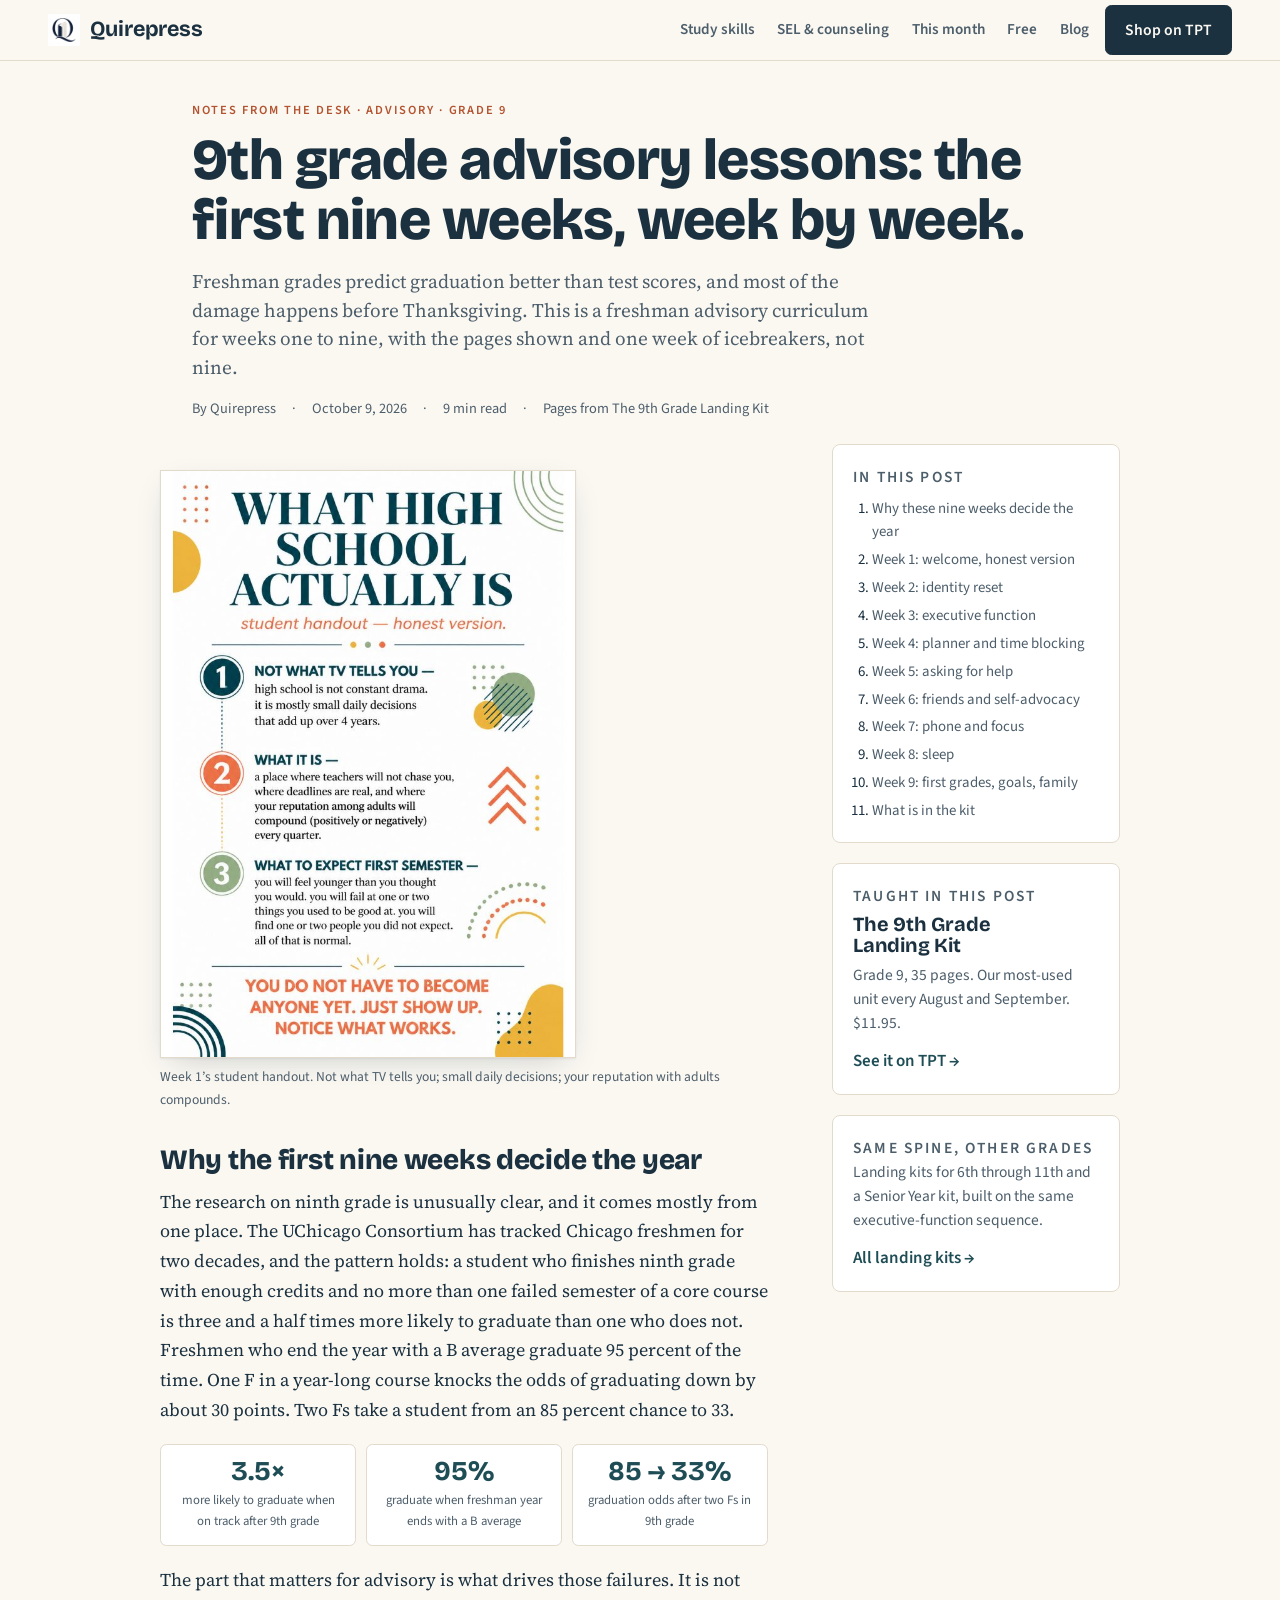
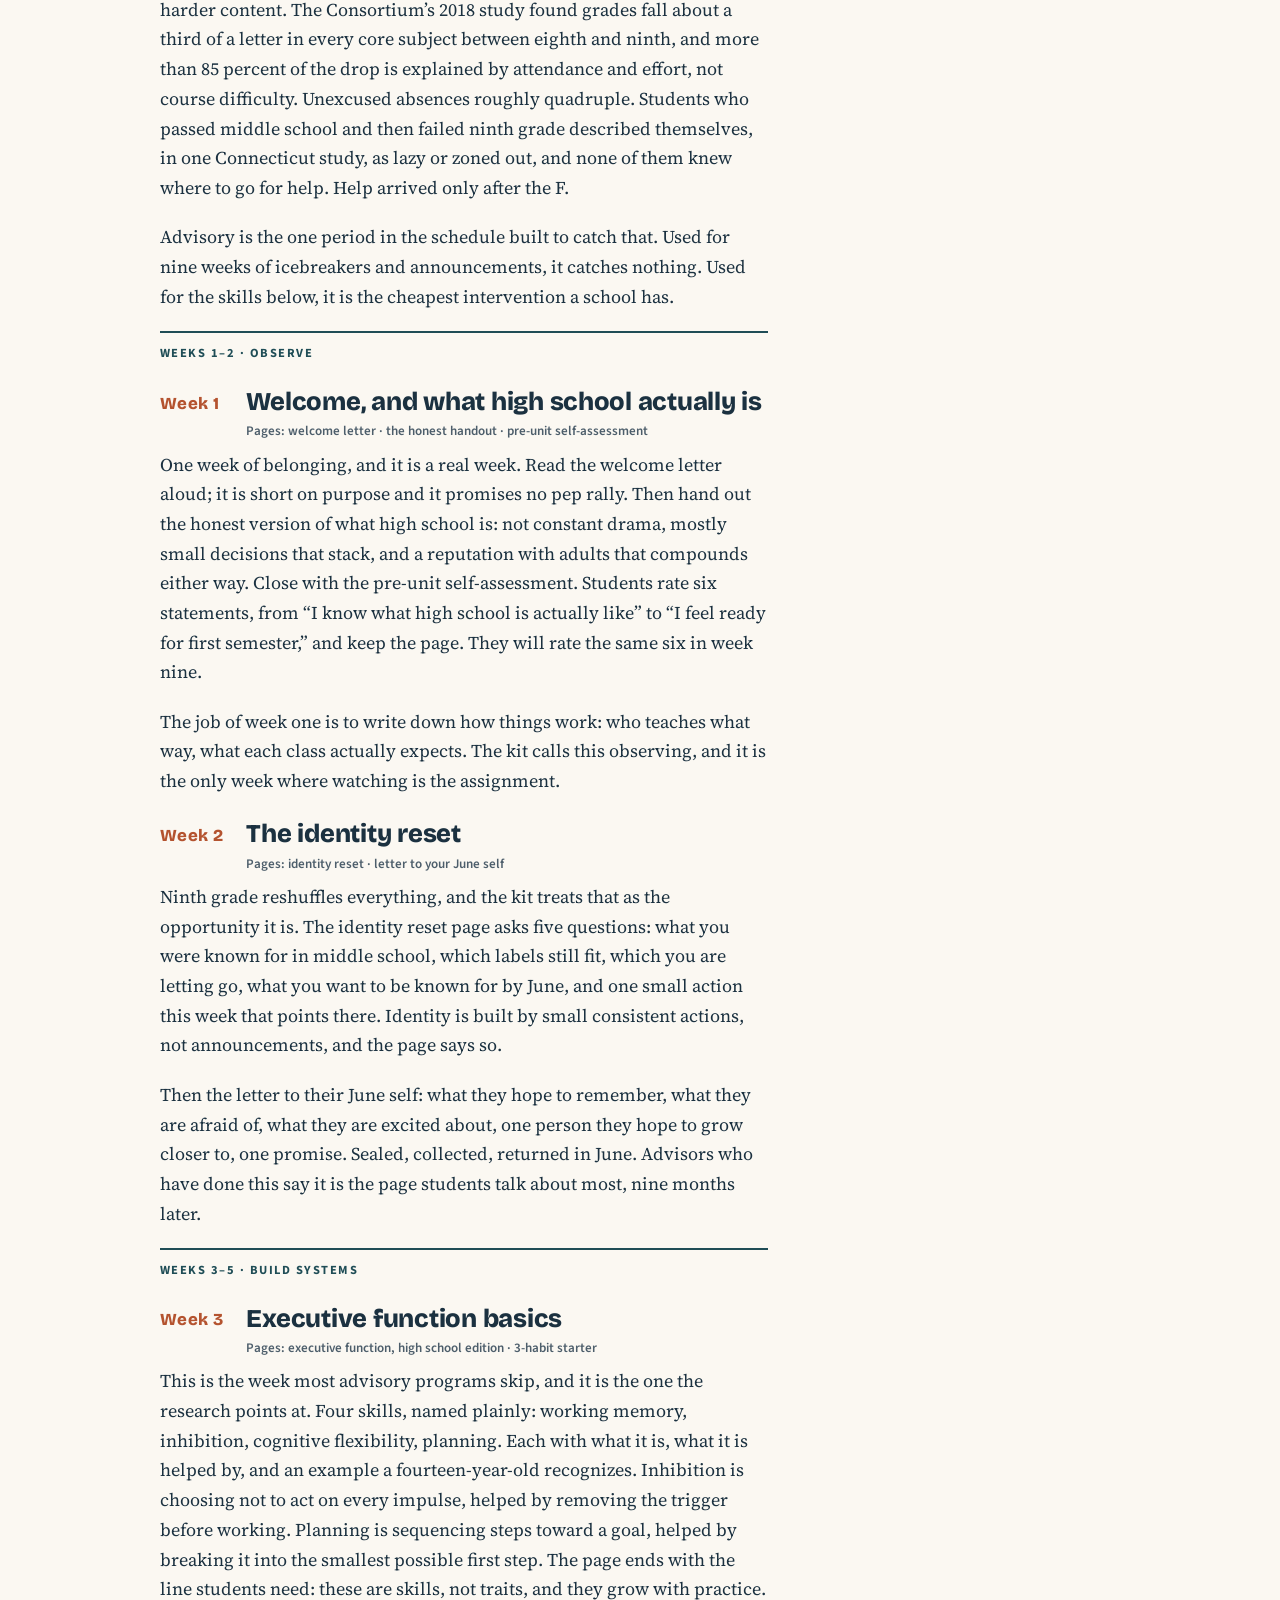
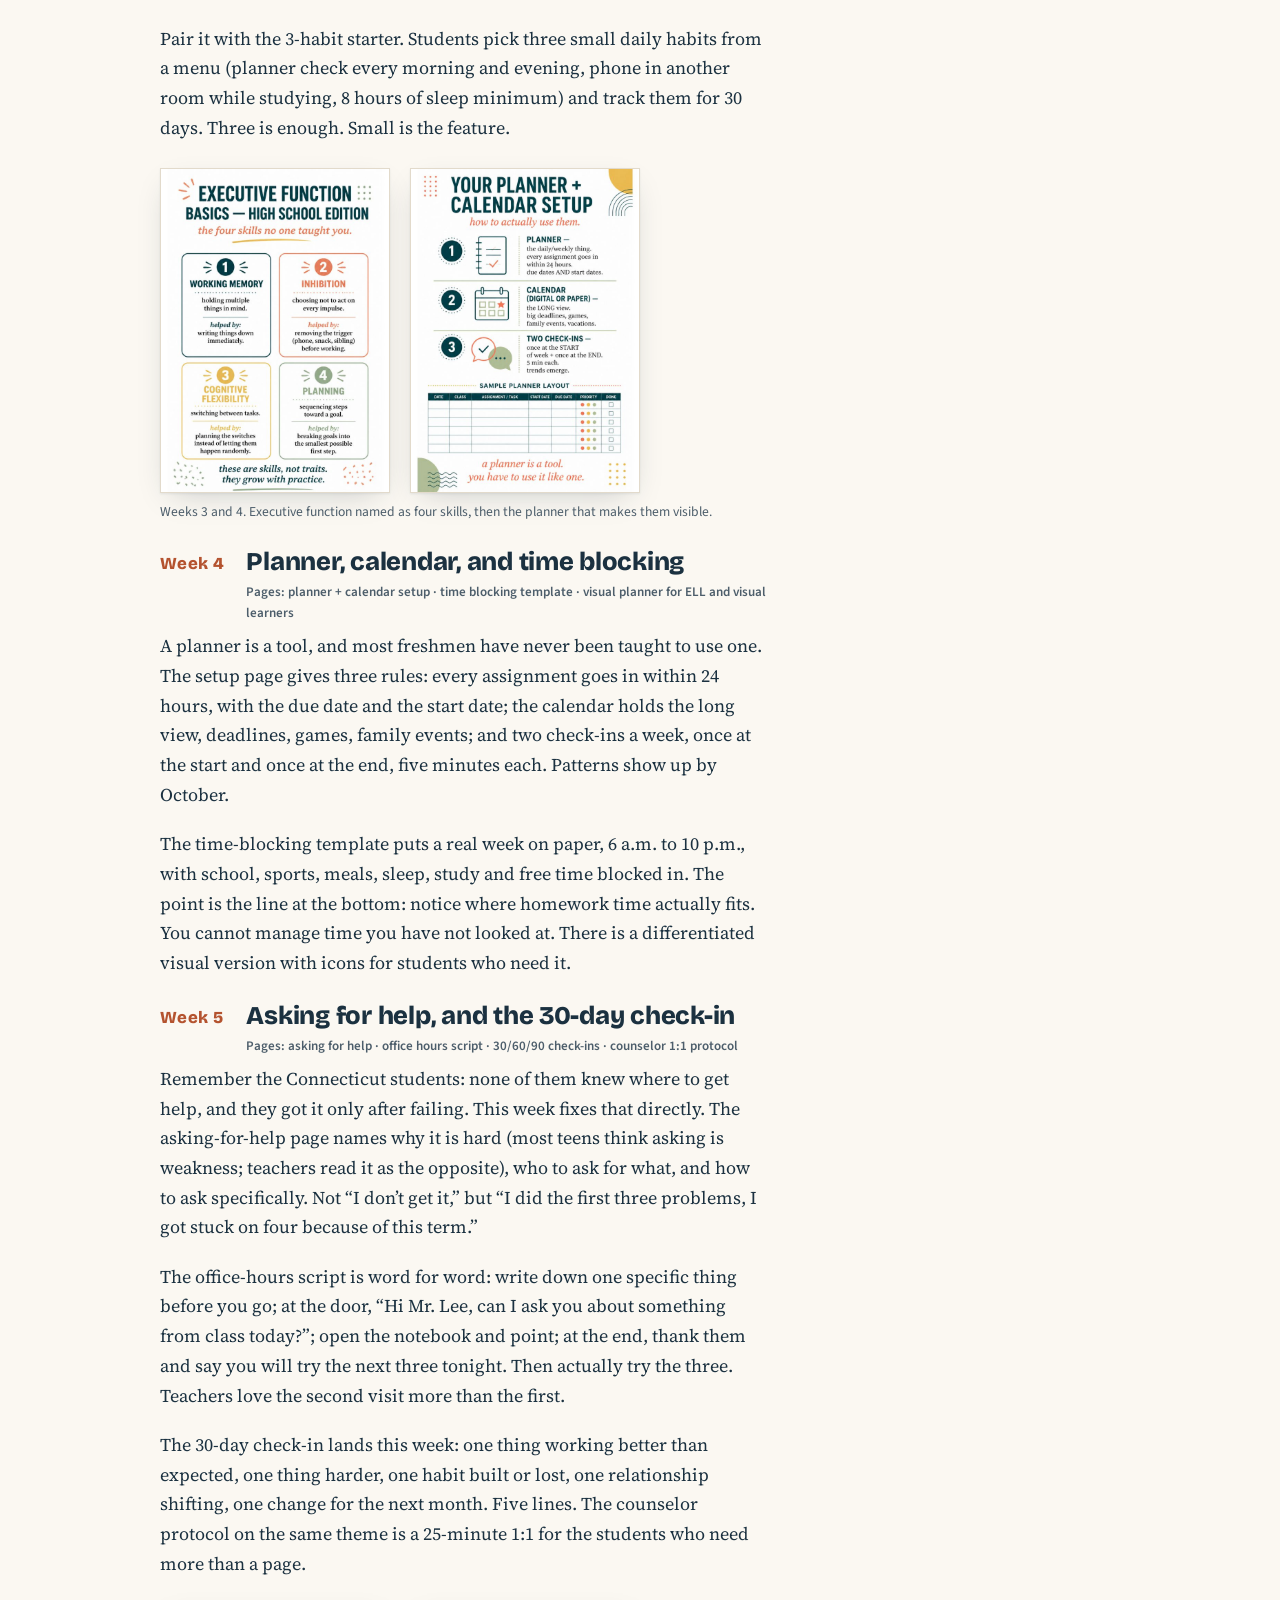
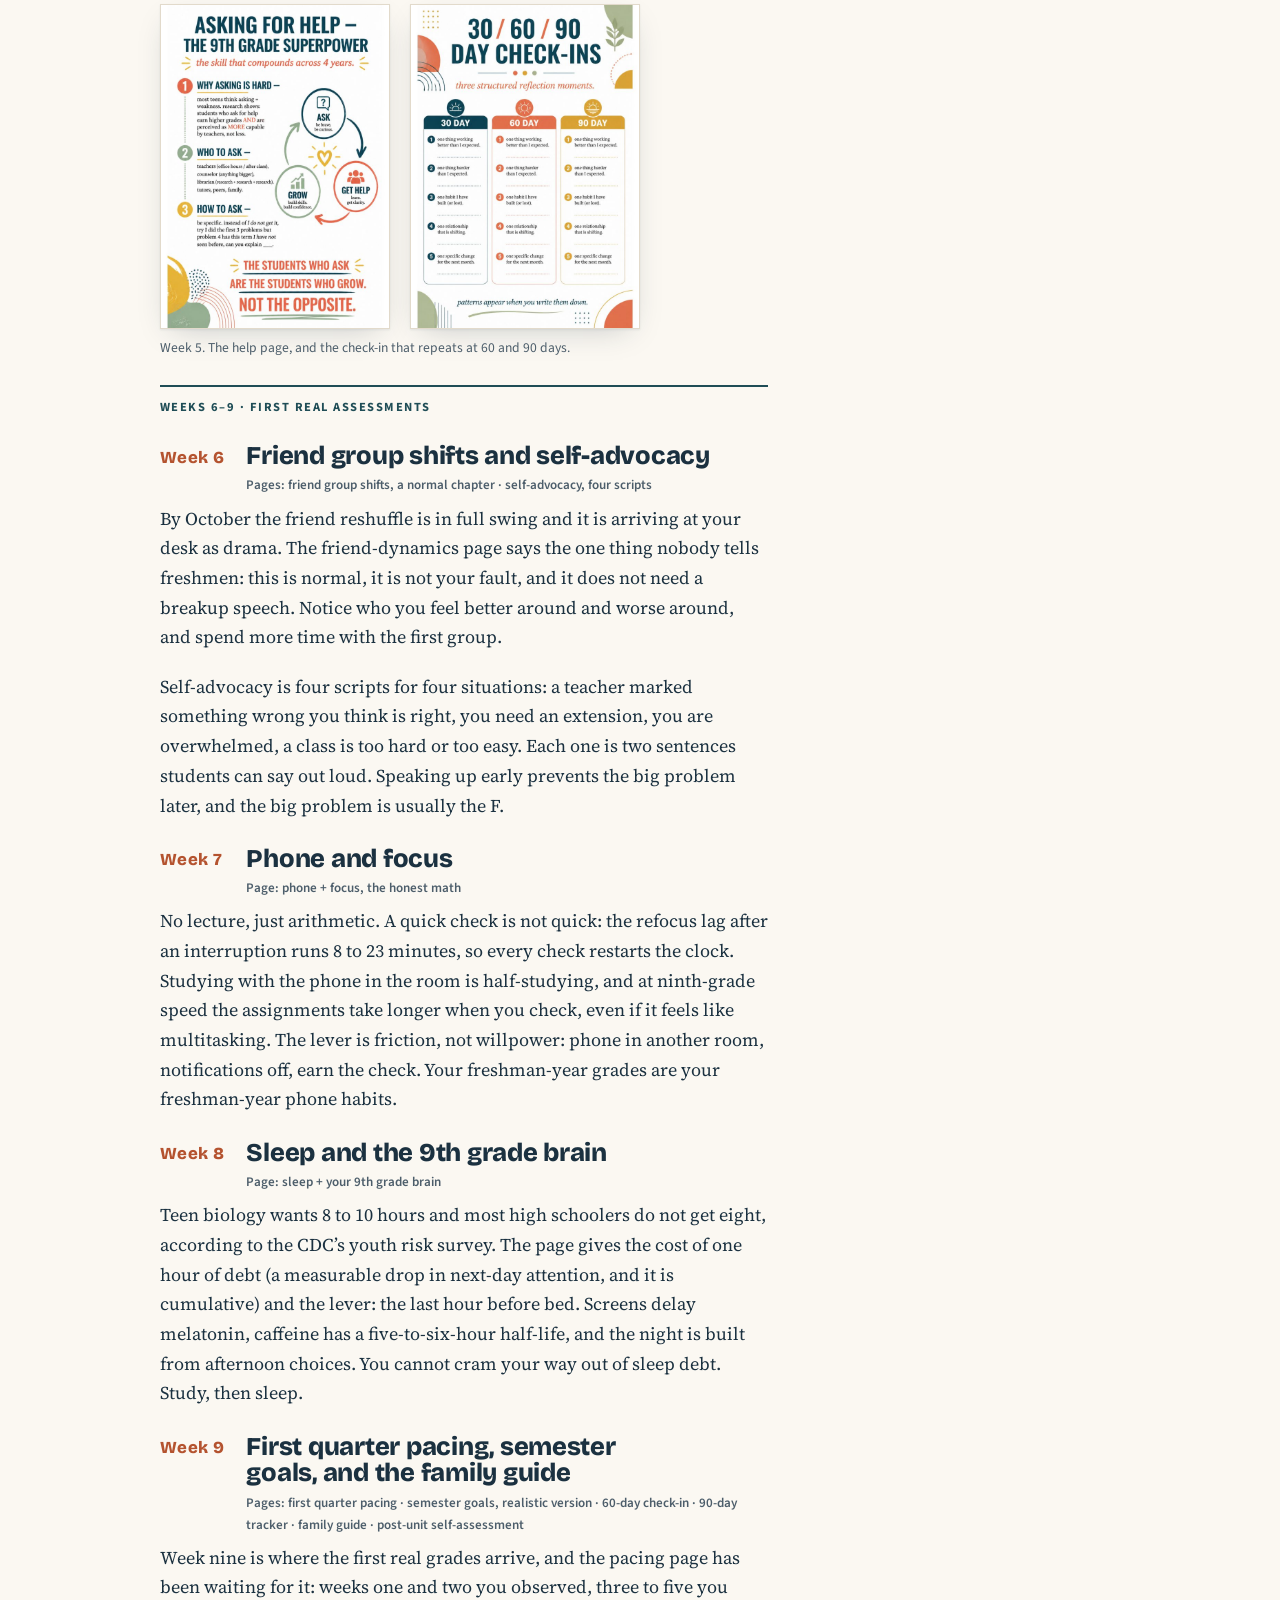
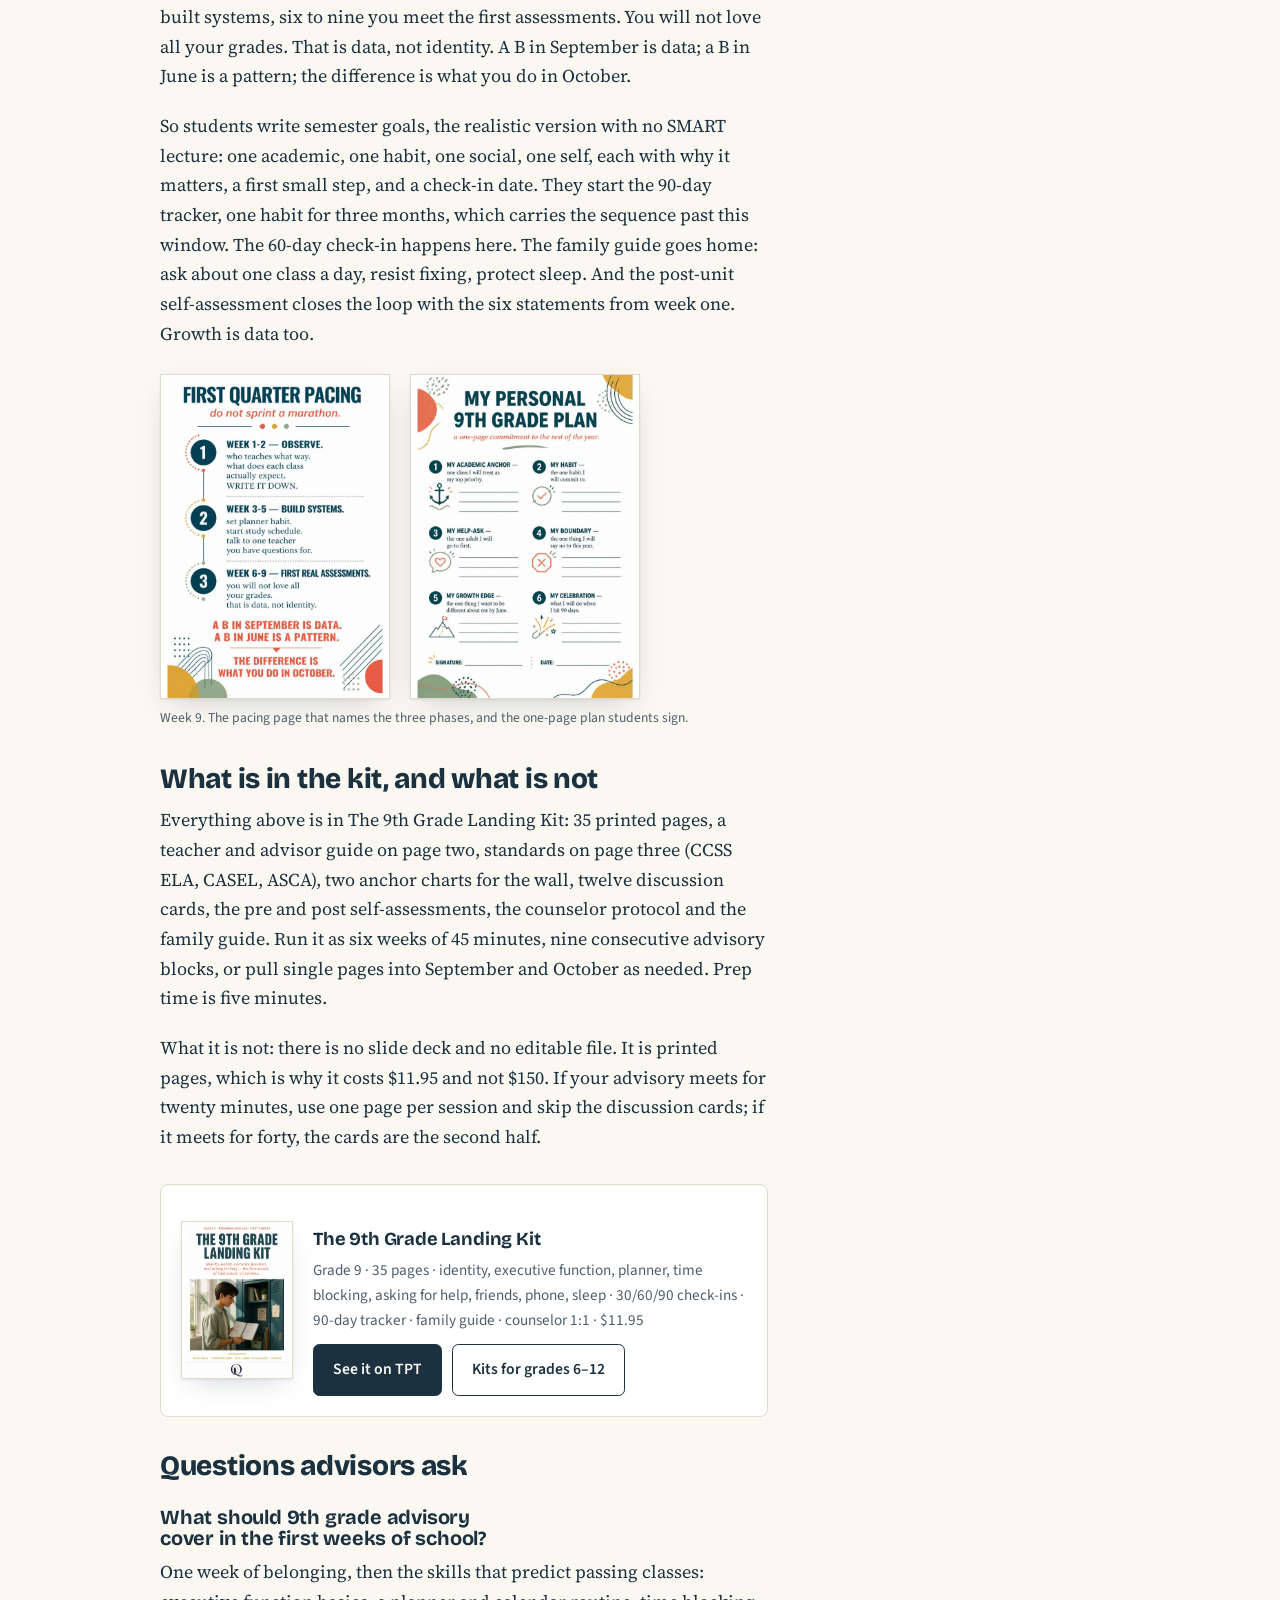
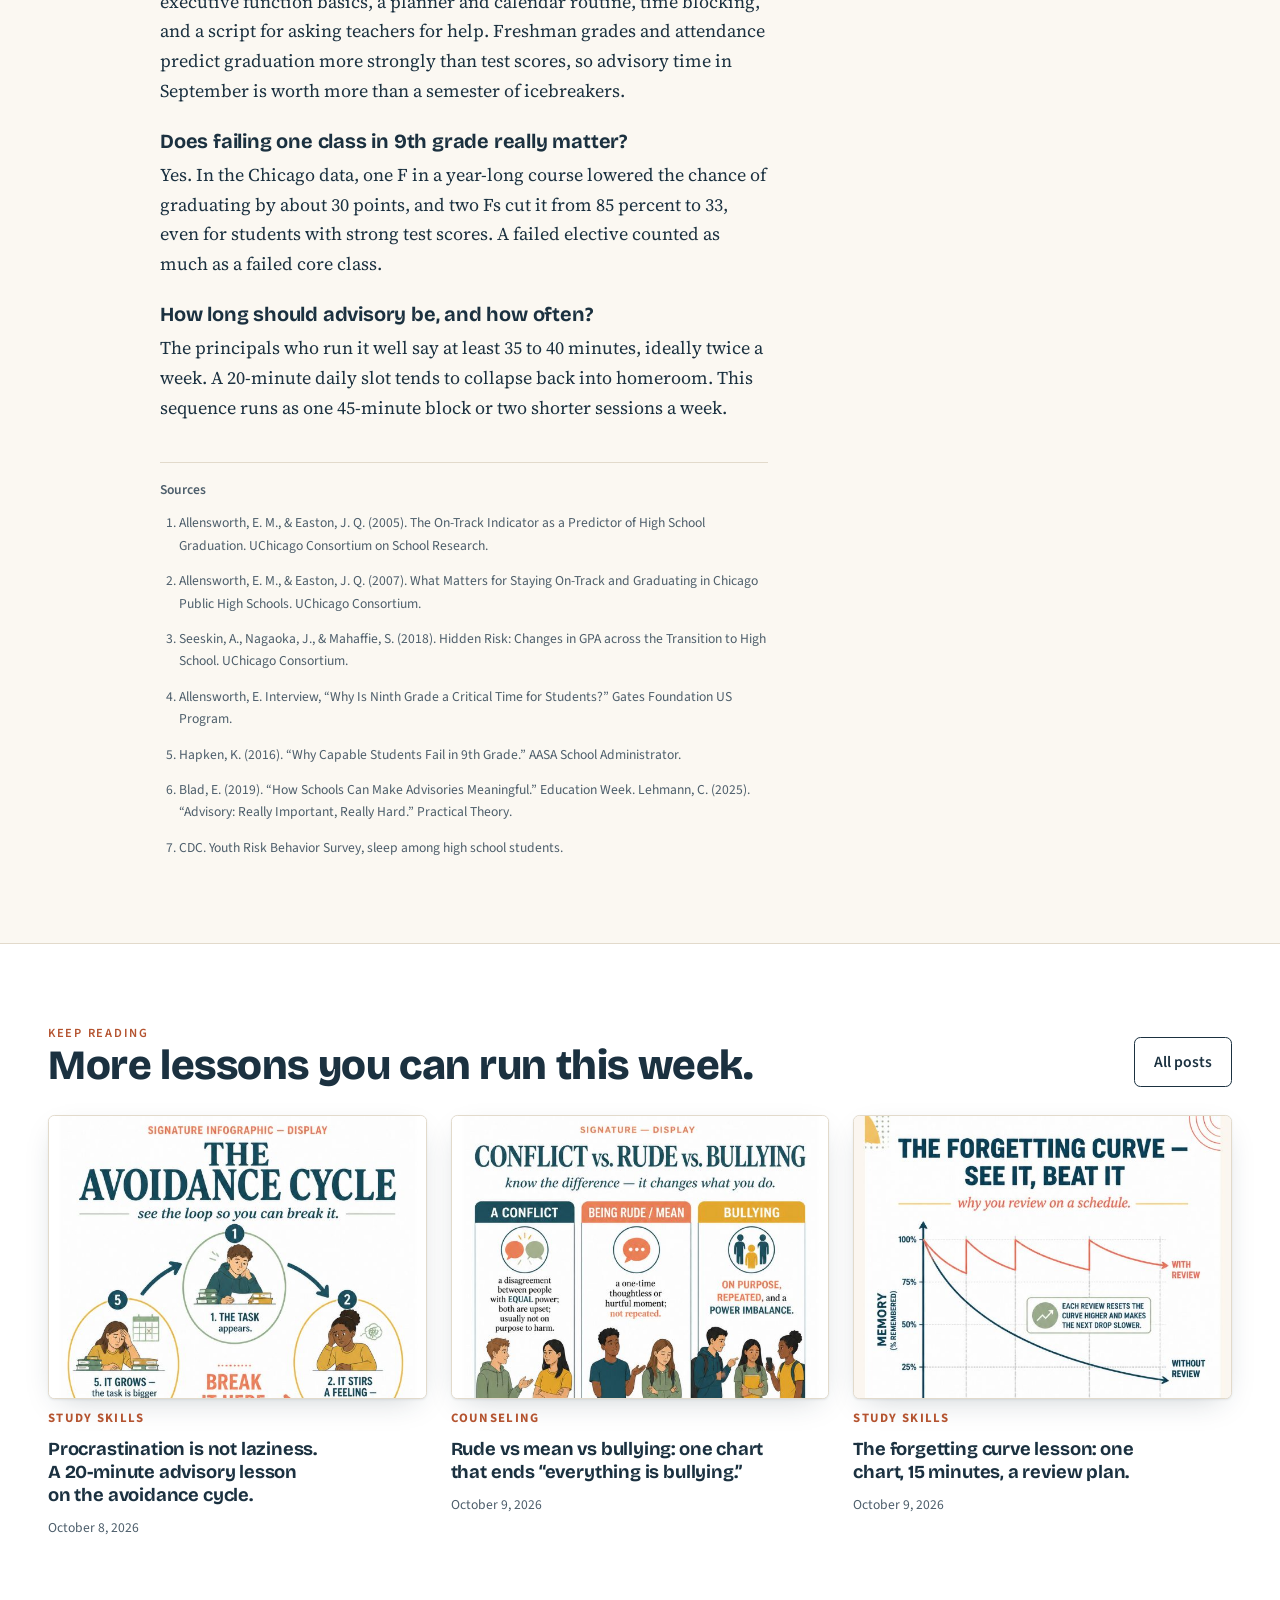
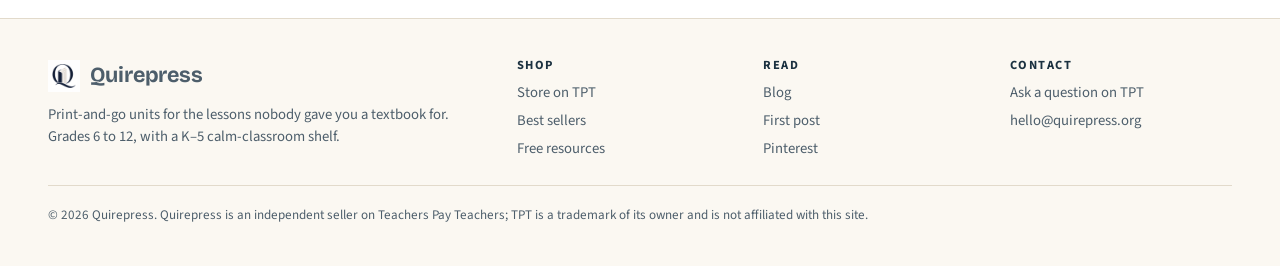
==== commit 7e0120d6: "Week labels on one line Co-Authored-By: Claude Fable 5.1 <noreply@anthropic.com>" ====
--- a/9th-grade-advisory-first-nine-weeks.html
+++ b/9th-grade-advisory-first-nine-weeks.html
@@ -23,8 +23,8 @@
 .toc a{text-decoration:none;color:var(--ink-2)}
 .toc a:hover{color:var(--ink)}
 .byline{display:flex;flex-wrap:wrap;gap:.4rem 1rem;font-size:.9rem;color:var(--ink-2);margin-top:1rem}
-.week{display:grid;grid-template-columns:3.6rem 1fr;gap:1rem;align-items:start;margin:1.6rem 0 .4rem}
-.week b{font-family:var(--display);font-weight:800;font-size:1.05rem;line-height:1.1;color:var(--coral-ink);letter-spacing:.02em;padding-top:.35rem}
+.week{display:grid;grid-template-columns:4.6rem 1fr;gap:.8rem;align-items:start;margin:1.6rem 0 .4rem}
+.week b{font-family:var(--display);font-weight:800;font-size:1.05rem;line-height:1.1;color:var(--coral-ink);letter-spacing:.02em;padding-top:.35rem;white-space:nowrap}
 .week h2{margin:0;font-size:1.6rem}
 .week small{display:block;font-family:var(--sans);font-size:.82rem;color:var(--ink-2);margin-top:.35rem;font-weight:600}
 .phase{font-family:var(--sans);font-size:.78rem;font-weight:700;letter-spacing:.12em;text-transform:uppercase;color:var(--teal);border-top:2px solid var(--teal);padding-top:.6rem;margin-top:2.6rem}
